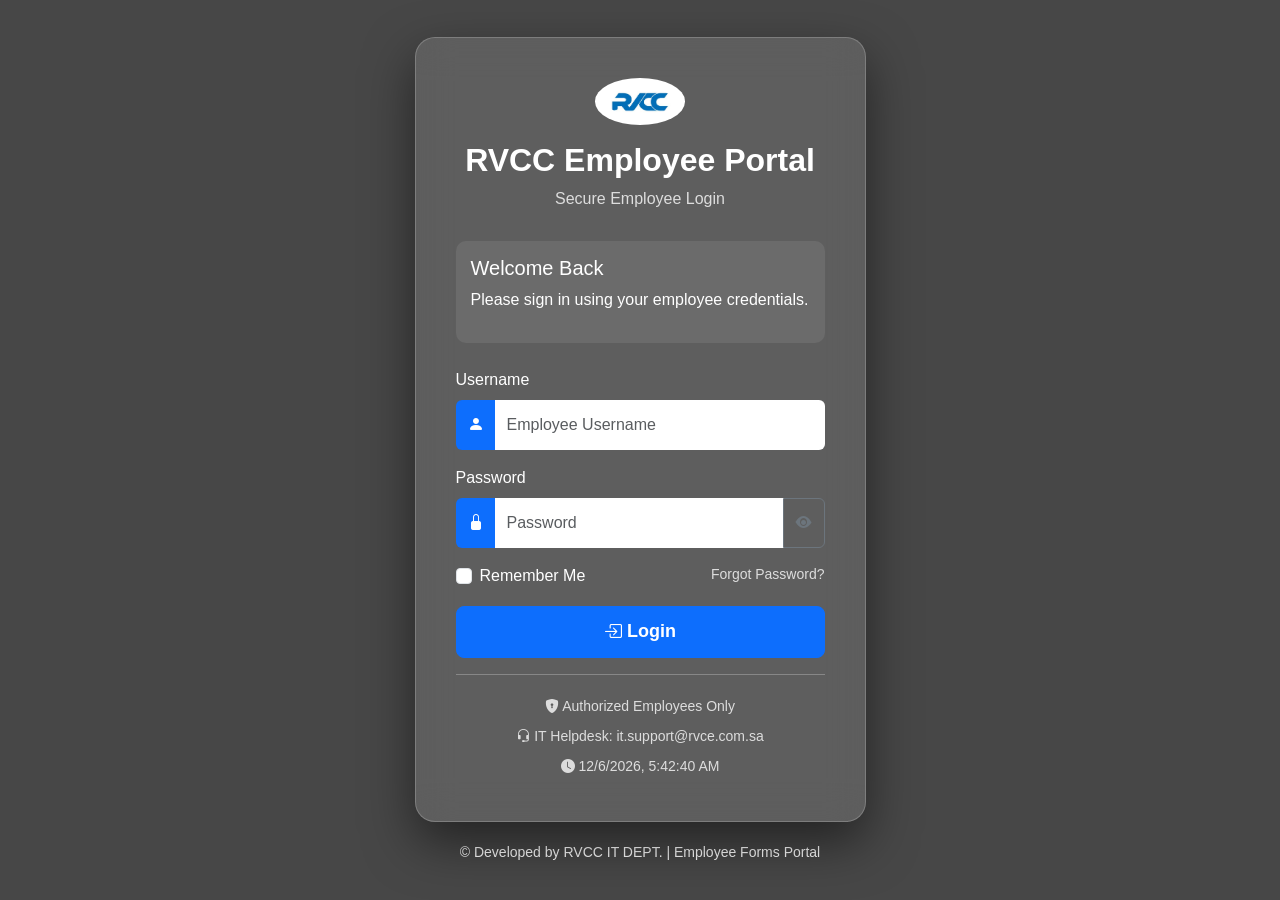
==== index.html @ 4f093b4f "updated code and contacts" ====
﻿<!DOCTYPE html>
<html lang="en">

<head>
    <meta charset="UTF-8">
    <meta name="viewport" content="width=device-width, initial-scale=1.0">

    <title>RVCC Employee Portal</title>

    <!-- Bootstrap -->
    <link href="https://cdn.jsdelivr.net/npm/bootstrap@5.3.7/dist/css/bootstrap.min.css" rel="stylesheet">

    <!-- Bootstrap Icons -->
    <link rel="stylesheet"
        href="https://cdn.jsdelivr.net/npm/bootstrap-icons@1.11.3/font/bootstrap-icons.min.css">

    <!-- Google Fonts -->
    <link
        href="https://fonts.googleapis.com/css2?family=Poppins:wght@300;400;500;600;700&display=swap"
        rel="stylesheet">

    <!-- CSS -->
    <link rel="stylesheet" href="css/style.css">
    <link rel="stylesheet" href="css/responsive.css">
    <link rel="stylesheet" href="css/darkmode.css">
    <link rel="stylesheet" href="css/animations.css">

</head>

<body>

<!-- ================= NAVBAR ================= -->

<nav class="navbar navbar-expand-lg navbar-dark bg-dark shadow-sm fixed-top">

<div class="container">

    <!-- Logo -->

    <a class="navbar-brand fw-bold d-flex align-items-center" href="index.html">

        <img src="images/logo.png"
             width="40"
             class="me-2 rounded-circle bg-white p-1">

        RVCC Portal

    </a>

    <!-- Mobile Menu -->

    <button class="navbar-toggler"
            type="button"
            data-bs-toggle="collapse"
            data-bs-target="#navbar">

        <span class="navbar-toggler-icon"></span>

    </button>

    <div class="collapse navbar-collapse" id="navbar">

        <!-- Left Navigation -->

        <ul class="navbar-nav mx-auto">

            <li class="nav-item">
                <a class="nav-link" href="index.html" active>
                    <i class="bi bi-house-door"></i> Home
                </a>
            </li>

            <li class="nav-item">
                <a class="nav-link" href="hr.html">
                    HR
                </a>
            </li>

            <li class="nav-item">
                <a class="nav-link" href="it.html">
                    IT
                </a>
            </li>

            <li class="nav-item">
                <a class="nav-link" href="finance.html">
                    Finance
                </a>
            </li>

            <li class="nav-item">
                <a class="nav-link" href="procurement.html">
                    Procurement
                </a>
            </li>

            <li class="nav-item">
                <a class="nav-link" href="admin.html">
                    Admin
                </a>
            </li>

            <li class="nav-item">

                <a class="nav-link"
                   href="qhse.html">

                    QHSE

                </a>

            </li>

            <li class="nav-item">

                <a class="nav-link"
                   href="policies.html">

                    Policies

                </a>

            </li>

            <li class="nav-item">

                <a class="nav-link"
                   href="contact.html">

                    Contact

                </a>

            </li>

        </ul>

        <!-- Right Side -->

        <div class="d-flex align-items-center">

            <!-- Dark Mode -->

            <button id="darkMode"

                    class="btn btn-outline-light btn-sm me-2">

                <i class="bi bi-moon-stars-fill"></i>

            </button>

            <!-- User -->

            <span

                id="userLabel"

                class="badge bg-primary fs-6 me-2 px-3 py-2">

            </span>

            <!-- Logout -->

            <button

                id="logoutBtn"

                class="btn btn-danger btn-sm">

                <i class="bi bi-box-arrow-right"></i>

                Logout

            </button>

        </div>

    </div>

</div>

</nav>

<!-- ===========================
          HERO
============================ -->

<section class="hero">

<div class="container">

<div class="row align-items-center">

<div class="col-lg-6">

<span class="badge bg-primary mb-3">

Internal Employee Portal

</span>

<h1>

RVCC Documents &
Employee Forms

</h1>

<p>

Access HR forms, IT requests,
Finance documents,
Policies,
RVCC announcements
and useful links.

</p>

<a href="#forms"
class="btn btn-primary btn-lg me-2">

Browse Forms

</a>

<a href="policies.html"
class="btn btn-outline-light btn-lg">

Policies

</a>

</div>

<div class="col-lg-6 text-center">

<img
src="images/banner.jpg"
class="img-fluid hero-img">

</div>

</div>

</div>

</section>

<!-- ==========================================
            SEARCH SECTION
=========================================== -->

<section class="search-area">

    <div class="container">

        <div class="row justify-content-center">

            <div class="col-lg-8">

                <div class="search-box">

                    <i class="bi bi-search"></i>

                    <input
                        type="text"
                        id="formSearch"
                        class="form-control"
                        placeholder="Search RVCC Forms...">

                </div>

            </div>

        </div>

    </div>

</section>

<!-- ==========================================
            RECENT VISITS
=========================================== -->

<section class="recent-visits-bar" id="recentVisitsSection">

    <div class="container">

        <p class="recent-visits-label">
            <i class="bi bi-clock-history"></i>
            Recent Visits
        </p>

        <div id="recentVisits"></div>

    </div>

</section>

<!-- ===========================
      STATISTICS
============================ -->

<section class="stats">

<div class="container">

<div class="row">

<div class="col-md-3">

<div class="stat-card">

<i class="bi bi-file-earmark-text"></i>

<h2 class="counter">

80

</h2>

<p>

RVCC Forms

</p>

</div>

</div>

<div class="col-md-3">

<div class="stat-card">

<i class="bi bi-building"></i>

<h2 class="counter">

8

</h2>

<p>

Departments

</p>

</div>

</div>

<div class="col-md-3">

<div class="stat-card">

<i class="bi bi-journal-text"></i>

<h2 class="counter">

9

</h2>

<p>

Policies

</p>

</div>

</div>

<div class="col-md-3">

<div class="stat-card">

<i class="bi bi-clock-history"></i>

<h2>

24/7

</h2>

<p>

Portal Access

</p>

</div>

</div>

</div>

</div>

</section>

<!-- ===========================
      QUICK ACCESS
============================ -->

<section class="container py-5">

<h2 class="section-title">

Quick Access

</h2>

<div class="row g-4">

<div class="col-lg-3 col-md-6">

<div class="portal-card">

<i class="bi bi-person-badge-fill"></i>

<h4>HR Forms</h4>

<a href="hr.html"
class="btn btn-primary">

Open

</a>

</div>

</div>

<div class="col-lg-3 col-md-6">

<div class="portal-card">

<i class="bi bi-pc-display"></i>

<h4>IT Forms</h4>

<a href="it.html"
class="btn btn-primary">

Open

</a>

</div>

</div>

<div class="col-lg-3 col-md-6">

<div class="portal-card">

<i class="bi bi-cash-stack"></i>

<h4>Finance</h4>

<a href="finance.html"
class="btn btn-primary">

Open

</a>

</div>

</div>

<div class="col-lg-3 col-md-6">

<div class="portal-card">

<i class="bi bi-truck"></i>

<h4>Procurement</h4>

<a href="procurement.html"
class="btn btn-primary">

Open

</a>

</div>

</div>

</div>

</section>
<!-- ==========================================
        LATEST ANNOUNCEMENTS
=========================================== -->

<section class="container py-5">

    <div class="row">

        <div class="col-lg-8">

            <h2 class="section-title">
                <i class="bi bi-megaphone-fill"></i>
                Latest Announcements
            </h2>

            <div class="announcement-card">

                <div class="announcement-date">
                    05 Aug 2026
                </div>

                <div>

                    <h5>New Leave Policy Released</h5>

                    <p>
                        HR has updated the Leave Policy.
                        Please review the latest version before submitting leave requests.
                    </p>

                </div>

            </div>

            <div class="announcement-card">

                <div class="announcement-date">
                    23 Sept 2026
                </div>

                <div>

                    <h5>Holiday Notice</h5>

                    <p>
                        Saudi National Day.
                    </p>

                </div>

            </div>

            <div class="announcement-card">

                <div class="announcement-date">
                    27 Aug 2026
                </div>

                <div>

                    <h5>IT Maintenance</h5>

                    <p>
                        Planned server maintenance on Thursday from 5.30 PM to 7.30 PM. Dont forget to save your work and keep your system active.
                    </p>

                </div>

            </div>

        </div>

        <!-- Right Sidebar -->

        <div class="col-lg-4">

            <div class="portal-card text-center">

                <img src="favicon.ico"
                    class="img-fluid rounded mb-3">

                <h4>RVCC</h4>

                <p>

                    Internal Employee Self Service Portal

                </p>

                <button class="btn btn-primary w-100">

                    Learn More

                </button>

            </div>

        </div>

    </div>

</section>

<!-- ==========================================
            POPULAR FORMS
=========================================== -->

<section class="container py-5" id="forms">

    <h2 class="section-title">

        Popular Forms

    </h2>

    <div class="row g-4">

        <!-- Leave -->

        <div class="col-lg-4 col-md-6">

            <div class="form-card">

                <i class="bi bi-file-earmark-pdf-fill text-danger form-icon"></i>

                <h5>Leave Application</h5>

                <p>Human Resources</p>

                <a href="https://rvceksa-my.sharepoint.com/:b:/g/personal/dhanush_rvcc_com_sa/IQBT0WVympovQ5kInS9eg8kqAYgl1uXXtw35O8Sy-vDn8bg?e=c1A32u"
                    target="_blank"
                    class="btn btn-primary w-100">

                    Download

                </a>

            </div>

        </div>

        <!-- Salary -->

        <div class="col-lg-4 col-md-6">

            <div class="form-card">

                <i class="bi bi-file-earmark-word-fill text-primary form-icon"></i>

                <h5>Salary Certificate</h5>

                <p>Finance Department</p>

                <a href="https://rvceksa-my.sharepoint.com/:b:/g/personal/dhanush_rvcc_com_sa/IQBT0WVympovQ5kInS9eg8kqAYgl1uXXtw35O8Sy-vDn8bg?e=c1A32u"
                    target="_blank"
                    class="btn btn-primary w-100">

                    Download

                </a>

            </div>

        </div>

        <!-- Asset -->

        <div class="col-lg-4 col-md-6">

            <div class="form-card">

                <i class="bi bi-laptop form-icon"></i>

                <h5>IT Asset Request</h5>

                <p>IT Department</p>

                <a href="https://rvceksa-my.sharepoint.com/:b:/g/personal/dhanush_rvcc_com_sa/IQBT0WVympovQ5kInS9eg8kqAYgl1uXXtw35O8Sy-vDn8bg?e=c1A32u"
                    target="_blank"
                    class="btn btn-primary w-100">

                    Download

                </a>

            </div>

        </div>

        <!-- Vehicle -->

        <div class="col-lg-4 col-md-6">

            <div class="form-card">

                <i class="bi bi-truck form-icon"></i>

                <h5>Vehicle Request</h5>

                <p>Administration</p>

                <a href="https://rvceksa-my.sharepoint.com/:b:/g/personal/dhanush_rvcc_com_sa/IQBT0WVympovQ5kInS9eg8kqAYgl1uXXtw35O8Sy-vDn8bg?e=c1A32u"
                    target="_blank"
                    class="btn btn-primary w-100">

                    Download

                </a>

            </div>

        </div>

        <!-- Expense -->

        <div class="col-lg-4 col-md-6">

            <div class="form-card">

                <i class="bi bi-cash-stack form-icon"></i>

                <h5>Expense Claim</h5>

                <p>Finance</p>

                <a href="https://rvceksa-my.sharepoint.com/:b:/g/personal/dhanush_rvcc_com_sa/IQBT0WVympovQ5kInS9eg8kqAYgl1uXXtw35O8Sy-vDn8bg?e=c1A32u"
                    target="_blank"
                    class="btn btn-primary w-100">

                    Download

                </a>

            </div>

        </div>

        <!-- Medical -->

        <div class="col-lg-4 col-md-6">

            <div class="form-card">

                <i class="bi bi-heart-pulse-fill form-icon"></i>

                <h5>Medical Claim</h5>

                <p>Human Resources</p>

                <a href="https://rvceksa-my.sharepoint.com/:b:/g/personal/dhanush_rvcc_com_sa/IQBT0WVympovQ5kInS9eg8kqAYgl1uXXtw35O8Sy-vDn8bg?e=c1A32u"
                    target="_blank"
                    class="btn btn-primary w-100">

                    Download

                </a>

            </div>

        </div>

    </div>

</section>

<!-- ==========================================
            DEPARTMENTS
=========================================== -->

<section class="department-section">

<div class="container">

<h2 class="section-title">

Departments

</h2>

<div class="row g-4">

<div class="col-md-3">

<a href="hr.html" class="department-card">

<i class="bi bi-person-badge-fill"></i>

<h5>Human Resources</h5>

</a>

</div>

<div class="col-md-3">

<a href="it.html" class="department-card">

<i class="bi bi-pc-display"></i>

<h5>Information Technology</h5>

</a>

</div>

<div class="col-md-3">

<a href="finance.html" class="department-card">

<i class="bi bi-cash-stack"></i>

<h5>Finance</h5>

</a>

</div>

<div class="col-md-3">

<a href="procurement.html" class="department-card">

<i class="bi bi-box-seam"></i>

<h5>Procurement</h5>

</a>

</div>

<div class="col-md-3">

<a href="hse.html" class="department-card">

<i class="bi bi-shield-check"></i>

<h5>HSE</h5>

</a>

</div>

<div class="col-md-3">

<a href="admin.html" class="department-card">

<i class="bi bi-building"></i>

<h5>Administration</h5>

</a>

</div>

<div class="col-md-3">

<a href="policies.html" class="department-card">

<i class="bi bi-journal-bookmark-fill"></i>

<h5>Policies</h5>

</a>

</div>

<div class="col-md-3">

<a href="contact.html" class="department-card">

<i class="bi bi-telephone-fill"></i>

<h5>Contact Directory</h5>

</a>

</div>

</div>

</div>

</section>

<!-- ==========================================
            RVCC POLICIES
========================================== -->

<section class="container py-5">

    <div class="d-flex justify-content-between align-items-center mb-4">

        <h2 class="section-title">
            <i class="bi bi-journal-check"></i>
            RVCC Policies
        </h2>

        <a href="policies.html" class="btn btn-outline-primary">
            View All
        </a>

    </div>

    <div class="row g-4">

        <!-- Policy -->

        <div class="col-lg-3 col-md-6">

            <div class="policy-card">

                <i class="bi bi-person-check-fill"></i>

                <h5>Attendance Policy</h5>

                <p>
                    Attendance rules, timings and work schedule.
                </p>

                <a href="https://rvceksa-my.sharepoint.com/:b:/g/personal/dhanush_rvcc_com_sa/IQBT0WVympovQ5kInS9eg8kqAYgl1uXXtw35O8Sy-vDn8bg?e=c1A32u"
                    target="_blank"
                    class="btn btn-primary btn-sm">

                    View Policy

                </a>

            </div>

        </div>

        <!-- Policy -->

        <div class="col-lg-3 col-md-6">

            <div class="policy-card">

                <i class="bi bi-airplane-fill"></i>

                <h5>Travel Policy</h5>

                <p>

                    Business travel rules and reimbursement.

                </p>

                <a href="https://rvceksa-my.sharepoint.com/:b:/g/personal/dhanush_rvcc_com_sa/IQBT0WVympovQ5kInS9eg8kqAYgl1uXXtw35O8Sy-vDn8bg?e=c1A32u"
                    target="_blank"
                    class="btn btn-primary btn-sm">

                    View Policy

                </a>

            </div>

        </div>

        <!-- Policy -->

        <div class="col-lg-3 col-md-6">

            <div class="policy-card">

                <i class="bi bi-shield-check"></i>

                <h5>HSE Policy</h5>

                <p>

                    Health, Safety & Environment guidelines.

                </p>

                <a href="https://rvceksa-my.sharepoint.com/:b:/g/personal/dhanush_rvcc_com_sa/IQBT0WVympovQ5kInS9eg8kqAYgl1uXXtw35O8Sy-vDn8bg?e=c1A32u"
                    target="_blank"
                    class="btn btn-primary btn-sm">

                    View Policy

                </a>

            </div>

        </div>

        <!-- Policy -->

        <div class="col-lg-3 col-md-6">

            <div class="policy-card">

                <i class="bi bi-lock-fill"></i>

                <h5>IT Security</h5>

                <p>

                    Cyber Security & Password Policy.

                </p>

                <a href="https://rvceksa-my.sharepoint.com/:b:/g/personal/dhanush_rvcc_com_sa/IQBT0WVympovQ5kInS9eg8kqAYgl1uXXtw35O8Sy-vDn8bg?e=c1A32u"
                    target="_blank"
                    class="btn btn-primary btn-sm">

                    View Policy

                </a>

            </div>

        </div>

    </div>

</section>

<!-- ==========================================
            USEFUL LINKS
========================================== -->

<section class="useful-links">

<div class="container">

<h2 class="section-title">

Useful Links

</h2>

<div class="row g-4">

<div class="col-lg-2 col-md-4 col-6">

<a href="https://outlook.office.com"
target="_blank"
class="link-card">

<i class="bi bi-envelope-fill"></i>

<h6>Outlook</h6>

</a>

</div>

<div class="col-lg-2 col-md-4 col-6">

<a href="https://uk.onxpedeon.com/login"
target="_blank"
class="link-card">

<i class="bi bi-laptop-fill"></i>

<h6>ERP-Xpedeon</h6>

</a>

</div>

<div class="col-lg-2 col-md-4 col-6">

<a href="https://onedrive.live.com"
target="_blank"
class="link-card">

<i class="bi bi-cloud-fill"></i>

<h6>OneDrive</h6>

</a>

</div>

<div class="col-lg-2 col-md-4 col-6">

<a href="https://rvceksa.sharepoint.com/sites/DCS"
target="_blank"
class="link-card">

<i class="bi bi-diagram-3-fill"></i>

<h6>Document Portal</h6>

</a>

</div>


<div class="col-lg-2 col-md-4 col-6">

<a href="https://teams.microsoft.com"
target="_blank"
class="link-card">

<i class="bi bi-people-fill"></i>

<h6>Teams</h6>

</a>

</div>

<div class="col-lg-2 col-md-4 col-6">

<a href="contact.html"
class="link-card">

<i class="bi bi-life-preserver"></i>

<h6>Helpdesk</h6>

</a>

</div>

</div>

</div>

</section>

<!-- ==========================================
        CONTACT DIRECTORY
========================================== -->

<section class="container py-5">

<h2 class="section-title">

Department Contacts

</h2>

<div class="row g-4">

<div class="col-lg-3">

<div class="contact-card">

<i class="bi bi-person-workspace"></i>

<h5>Human Resources</h5>

<p>

Email:

hr@rvce.com.sa

</p>

<p>

Ext : 1008

</p>

</div>

</div>

<div class="col-lg-3">

<div class="contact-card">

<i class="bi bi-pc-display"></i>

<h5>IT Helpdesk</h5>

<p>

Email:

it.support@rvcc.com.sa

</p>

<p>

Ext : 1029

</p>

</div>

</div>

<div class="col-lg-3">

<div class="contact-card">

<i class="bi bi-cash-stack"></i>

<h5>Finance</h5>

<p>

Email:

finance@RVCC.com

</p>

<p>

Ext : 1007

</p>

</div>

</div>

<div class="col-lg-3">

<div class="contact-card">

<i class="bi bi-building"></i>

<h5>Administration</h5>

<p>

Email:

rvce@rvce.com.sa

</p>

<p>

Ext : 1009

</p>

</div>

</div>

</div>

</section>
<!-- ==========================================
        NEWSLETTER / QUICK MESSAGE
========================================== -->

<section class="newsletter py-5">

    <div class="container">

        <div class="row align-items-center">

            <div class="col-lg-8">

                <h2>Stay Updated</h2>

                <p>

                    Check the portal regularly for updated RVCC
                    forms, HR announcements, policies and internal news.

                </p>

            </div>

            <div class="col-lg-4 text-lg-end">

                <a href="contact.html"
                    class="btn btn-light btn-lg">

                    Contact IT Support

                </a>

            </div>

        </div>

    </div>

</section>

<!-- ==========================================
        SCROLL TO TOP
========================================== -->

<button id="scrollTopBtn" class="scroll-top">

    <i class="bi bi-arrow-up"></i>

</button>

<!-- ==========================================
        FOOTER
========================================== -->

<footer class="footer">

    <div class="container">

        <div class="row">

            <!-- RVCC -->

            <div class="col-lg-4">

                <h4>

                    RVCC Employee Portal

                </h4>

                <p>

                    Internal employee portal for accessing forms,
                    RVCC policies,
                    HR documents,
                    IT requests,
                    announcements and useful links.

                </p>

            </div>

            <!-- Quick Links -->

            <div class="col-lg-3">

                <h5>

                    Quick Links

                </h5>

                <ul class="footer-links">

                    <li><a href="index.html">Home</a></li>

                    <li><a href="hr.html">HR Forms</a></li>

                    <li><a href="it.html">IT Forms</a></li>

                    <li><a href="finance.html">Finance</a></li>

                    <li><a href="procurement.html">Procurement</a></li>

                </ul>

            </div>

            <!-- Resources -->

            <div class="col-lg-2">

                <h5>

                    Resources

                </h5>

                <ul class="footer-links">

                    <li>

                        <a href="policies.html">

                            Policies

                        </a>

                    </li>

                    <li>

                        <a href="contact.html">

                            Contact

                        </a>

                    </li>

                    <li>

                        <a href="https://onedrive.live.com" target="_blank">

                            OneDrive

                        </a>

                    </li>

                    <li>

                        <a href="https://forms.cloud.microsoft/r/TFFF91uHb5" target="_blank">

                            Helpdesk

                        </a>

                    </li>

                </ul>

            </div>

            <!-- Social -->

            <div class="col-lg-3">

                <h5>

                    Contact

                </h5>

                <div class="social-icons">

                    <a href="mailto:it.support@rvce.com.sa" title="Email IT Support">

                        <i class="bi bi-envelope-fill"></i>

                    </a>

                    <a href="contact.html" title="Department Phone Directory">

                        <i class="bi bi-telephone-fill"></i>

                    </a>

                    <a href="https://riyadh-villas.com/" title="RVCC Website">

                        <i class="bi bi-globe"></i>

                    </a>

                    <a href="#" onclick="event.preventDefault();" title="Not configured yet" style="opacity:.6;cursor:not-allowed;">

                        <i class="bi bi-linkedin"></i>

                    </a>

                </div>

            </div>

        </div>

        <hr>

        <div class="text-center">

            <p>

                © 2026 RVCC

                |

                Employee Portal 

                |

                Developed by RVCC IT Department

            </p>

        </div>

    </div>

</footer>

<!-- ==========================================
        JAVASCRIPT
========================================== -->

<script src="https://cdn.jsdelivr.net/npm/bootstrap@5.3.7/dist/js/bootstrap.bundle.min.js"></script>
<script src="js/auth.js"></script>
<script src="js/user.js"></script>
<script src="js/script.js"></script>

<script src="js/search.js"></script>

<script src="js/darkmode.js"></script>

<script src="js/counter.js"></script>

<script src="js/scroll.js"></script>

<script src="js/announcements.js"></script>

<script src="js/recentVisits.js"></script>

</body>

</html>
---- css/style.css ----
/* =====================================================
   COMPANY EMPLOYEE PORTAL
   STYLE.CSS
===================================================== */

/* =============================
   Google Font
============================= */

@import url('https://fonts.googleapis.com/css2?family=Poppins:wght@300;400;500;600;700;800&display=swap');

/* =============================
   Root Variables
============================= */

:root{

    --primary:#0d6efd;
    --secondary:#002b5b;
    --accent:#0dcaf0;

    --success:#198754;
    --warning:#ffc107;
    --danger:#dc3545;

    --light:#f4f7fb;
    --white:#ffffff;

    --dark:#1b1b1b;

    --gray:#6c757d;

    --shadow:0 10px 30px rgba(0,0,0,.10);

    --radius:18px;

    --transition:.35s ease;

}

/* =============================
   Reset
============================= */

*{

margin:0;
padding:0;
box-sizing:border-box;

}

html{

scroll-behavior:smooth;

}

body{

font-family:'Poppins',sans-serif;

background:var(--light);

color:#333;

line-height:1.7;

overflow-x:hidden;

}

/* =============================
   Links
============================= */

a{

text-decoration:none;

transition:var(--transition);

}

a:hover{

text-decoration:none;

}

/* =============================
   Images
============================= */

img{

max-width:100%;

display:block;

}

/* =============================
   Section Padding
============================= */

section{

padding:70px 0;

}

/* =============================
   Section Title
============================= */

.section-title{

font-size:34px;

font-weight:700;

color:var(--secondary);

margin-bottom:40px;

position:relative;

}

.section-title::after{

content:"";

position:absolute;

left:0;

bottom:-12px;

width:80px;

height:4px;

background:var(--primary);

border-radius:20px;

}

/* =============================
   Buttons
============================= */

.btn{

border-radius:40px;

padding:12px 28px;

font-weight:600;

transition:.35s;

}

.btn-primary{

background:var(--primary);

border:none;

}

.btn-primary:hover{

transform:translateY(-3px);

box-shadow:0 10px 25px rgba(13,110,253,.30);

}

.btn-outline-light{

border:2px solid white;

}

.btn-outline-light:hover{

background:white;

color:var(--primary);

}

/* =============================
   Navbar
============================= */

.navbar{

background:linear-gradient(135deg,
var(--secondary),
var(--primary));

padding:15px 0;

transition:.4s;

z-index:9999;

}

.navbar-brand{

font-size:24px;

font-weight:700;

color:white;

display:flex;

align-items:center;

}

.navbar-brand img{

margin-right:10px;

}

.navbar-nav .nav-link{

color:white;

font-weight:500;

margin-left:15px;

transition:.3s;

}

.navbar-nav .nav-link:hover{

color:#ffd54f;

}

.navbar .form-control{

border-radius:50px;

padding-left:18px;

}

#darkMode{

border-radius:50%;

width:46px;

height:46px;

}

/* =============================
   Hero Section
============================= */

.hero{

background:linear-gradient(135deg,
#0d6efd,
#002b5b);

min-height:auto;

display:flex;

align-items:center;

color:white;

padding:130px 0 60px;

}

.hero h1{

font-size:55px;

font-weight:800;

margin-bottom:25px;

}

.hero p{

font-size:18px;

opacity:.95;

margin-bottom:30px;

}

.hero-img{

animation:floatImage 4s ease-in-out infinite;

filter:drop-shadow(0 25px 30px rgba(0,0,0,.25));

}

/* =============================
   Statistics
============================= */

.stats{

background:white;

}

.stat-card{

background:white;

padding:40px;

border-radius:20px;

box-shadow:var(--shadow);

text-align:center;

transition:.35s;

height:100%;

}

.stat-card:hover{

transform:translateY(-8px);

}

.stat-card i{

font-size:50px;

color:var(--primary);

margin-bottom:20px;

}

.stat-card h2{

font-size:42px;

font-weight:700;

color:var(--secondary);

}

.stat-card p{

color:gray;

margin-top:10px;

}
/* =====================================================
   QUICK ACCESS CARDS
===================================================== */

.portal-card{

    background:rgba(255,255,255,.85);

    backdrop-filter:blur(10px);

    border-radius:20px;

    padding:35px;

    text-align:center;

    box-shadow:0 12px 30px rgba(0,0,0,.08);

    transition:.4s;

    height:100%;

    border:1px solid rgba(255,255,255,.25);

}

.portal-card:hover{

    transform:translateY(-10px);

    box-shadow:0 25px 40px rgba(13,110,253,.18);

}

.portal-card i{

    font-size:55px;

    color:var(--primary);

    margin-bottom:20px;

}

.portal-card h4{

    font-size:22px;

    font-weight:600;

    color:var(--secondary);

    margin-bottom:18px;

}

/* =====================================================
   ANNOUNCEMENTS
===================================================== */

.announcement-card{

    background:white;

    display:flex;

    gap:20px;

    align-items:flex-start;

    border-left:5px solid var(--primary);

    padding:25px;

    border-radius:15px;

    box-shadow:var(--shadow);

    margin-bottom:25px;

    transition:.35s;

}

.announcement-card:hover{

    transform:translateX(8px);

}

.announcement-date{

    background:var(--primary);

    color:white;

    min-width:95px;

    padding:12px;

    text-align:center;

    border-radius:12px;

    font-size:14px;

    font-weight:600;

}

.announcement-card h5{

    color:var(--secondary);

    margin-bottom:8px;

}

.announcement-card p{

    color:#666;

    margin:0;

}

/* =====================================================
   SEARCH AREA
===================================================== */

.search-area{

    background:linear-gradient(135deg,#eef5ff,#ffffff);

}

.search-box{

    position:relative;

}

.search-box i{

    position:absolute;

    left:20px;

    top:50%;

    transform:translateY(-50%);

    color:var(--gray);

    font-size:18px;

}

.search-box input{

    padding:18px 18px 18px 55px;

    border:none;

    border-radius:50px;

    box-shadow:var(--shadow);

    font-size:17px;

}

.search-box input:focus{

    box-shadow:0 0 0 .25rem rgba(13,110,253,.25);

}

/* =====================================================
   FORM CARDS
===================================================== */

.form-card{

    background:white;

    border-radius:20px;

    padding:30px;

    text-align:center;

    box-shadow:var(--shadow);

    transition:.35s;

    height:100%;

}

.form-card:hover{

    transform:translateY(-10px);

    box-shadow:0 20px 35px rgba(0,0,0,.15);

}

.form-icon{

    font-size:60px;

    margin-bottom:20px;

}

.form-card h5{

    color:var(--secondary);

    font-weight:600;

    margin-bottom:10px;

}

.form-card p{

    color:gray;

    margin-bottom:20px;

}

/* =====================================================
   DEPARTMENTS
===================================================== */

.department-section{

    background:#f8fbff;

}

.department-card{

    display:block;

    background:white;

    border-radius:18px;

    text-align:center;

    padding:35px 20px;

    box-shadow:var(--shadow);

    transition:.35s;

    color:var(--secondary);

}

.department-card:hover{

    background:linear-gradient(135deg,var(--primary),var(--secondary));

    color:white;

    transform:translateY(-10px);

}

.department-card i{

    font-size:55px;

    margin-bottom:15px;

    display:block;

}

.department-card h5{

    font-weight:600;

}

/* =====================================================
   POLICY CARDS
===================================================== */

.policy-card{

    background:white;

    border-radius:20px;

    padding:30px;

    text-align:center;

    box-shadow:var(--shadow);

    transition:.35s;

    height:100%;

}

.policy-card:hover{

    transform:translateY(-8px);

    border-top:5px solid var(--primary);

}

.policy-card i{

    font-size:50px;

    color:var(--primary);

    margin-bottom:18px;

}

.policy-card h5{

    color:var(--secondary);

    margin-bottom:10px;

}

.policy-card p{

    color:#666;

    min-height:55px;

}

/* =====================================================
   USEFUL LINKS
===================================================== */

.useful-links{

    background:linear-gradient(135deg,#0d6efd,#002b5b);

}

.useful-links .section-title{

    color:white;

}

.link-card{

    display:block;

    background:rgba(255,255,255,.15);

    backdrop-filter:blur(8px);

    color:white;

    border-radius:20px;

    text-align:center;

    padding:25px;

    transition:.35s;

}

.link-card:hover{

    background:white;

    color:var(--primary);

    transform:translateY(-8px);

}

.link-card i{

    font-size:42px;

    display:block;

    margin-bottom:12px;

}


.contact-card{

    background:#fff;

    border-radius:20px;

    padding:30px;

    text-align:center;

    box-shadow:0 10px 25px rgba(0,0,0,.08);

    transition:.35s;

    height:100%;

    border-top:5px solid transparent;

}

.contact-card:hover{

    transform:translateY(-10px);

    border-top:5px solid var(--primary);

}

.contact-card i{

    font-size:55px;

    color:var(--primary);

    margin-bottom:20px;

}

.contact-card h5{

    color:var(--secondary);

    font-weight:600;

    margin-bottom:15px;

}

.contact-card p{

    margin-bottom:8px;

    color:#666;

    font-size:15px;

}

/* =====================================================
   NEWSLETTER SECTION
===================================================== */

.newsletter{

    background:linear-gradient(135deg,#0d6efd,#002b5b);

    color:#fff;

}

.newsletter h2{

    font-size:38px;

    font-weight:700;

    margin-bottom:15px;

}

.newsletter p{

    font-size:17px;

    opacity:.9;

}

.newsletter .btn{

    background:#fff;

    color:var(--primary);

    border:none;

    font-weight:600;

}

.newsletter .btn:hover{

    transform:translateY(-4px);

}

/* =====================================================
   FOOTER
===================================================== */

.footer{

    background:#081b33;

    color:#d9e5ff;

    padding:70px 0 20px;

}

.footer h4,
.footer h5{

    color:#fff;

    margin-bottom:20px;

}

.footer p{

    color:#bfc9da;

    line-height:1.8;

}

.footer-links{

    list-style:none;

    padding:0;

    margin:0;

}

.footer-links li{

    margin-bottom:12px;

}

.footer-links a{

    color:#d9e5ff;

    transition:.3s;

}

.footer-links a:hover{

    color:#fff;

    padding-left:8px;

}

.footer hr{

    border-color:rgba(255,255,255,.15);

    margin:35px 0;

}

/* =====================================================
   SOCIAL ICONS
===================================================== */

.social-icons{

    display:flex;

    gap:12px;

    margin-top:20px;

}

.social-icons a{

    width:45px;

    height:45px;

    display:flex;

    align-items:center;

    justify-content:center;

    border-radius:50%;

    background:rgba(255,255,255,.1);

    color:#fff;

    transition:.35s;

}

.social-icons a:hover{

    background:var(--primary);

    transform:translateY(-6px);

}

/* =====================================================
   SCROLL TO TOP
===================================================== */

.scroll-top{

    position:fixed;

    right:30px;

    bottom:30px;

    width:55px;

    height:55px;

    border:none;

    border-radius:50%;

    background:var(--primary);

    color:#fff;

    font-size:22px;

    cursor:pointer;

    display:none;

    align-items:center;

    justify-content:center;

    z-index:999;

    box-shadow:0 8px 20px rgba(13,110,253,.35);

    transition:.35s;

}

.scroll-top i{

    line-height:1;

}

.scroll-top:hover{

    transform:translateY(-6px);

    background:#0056d6;

}

/* =====================================================
   BADGES
===================================================== */

.badge{

    padding:10px 18px;

    border-radius:30px;

    font-weight:500;

    letter-spacing:.5px;

}

/* =====================================================
   GLASS EFFECT
===================================================== */

.glass{

    background:rgba(255,255,255,.18);

    backdrop-filter:blur(12px);

    border:1px solid rgba(255,255,255,.25);

}

/* =====================================================
   SHADOW UTILITIES
===================================================== */

.shadow-soft{

    box-shadow:0 12px 30px rgba(0,0,0,.08);

}

.shadow-medium{

    box-shadow:0 18px 35px rgba(0,0,0,.12);

}

.shadow-large{

    box-shadow:0 25px 50px rgba(0,0,0,.18);

}

/* =====================================================
   SPACING HELPERS
===================================================== */

.mt-80{

    margin-top:80px;

}

.mb-80{

    margin-bottom:80px;

}

.py-80{

    padding:80px 0;

}

/* =====================================================
   CARD HOVER EFFECT
===================================================== */

.portal-card,
.form-card,
.policy-card,
.contact-card{

    overflow:hidden;

    position:relative;

}

.portal-card::before,
.form-card::before,
.policy-card::before,
.contact-card::before{

    content:"";

    position:absolute;

    left:-100%;

    top:0;

    width:100%;

    height:100%;

    background:linear-gradient(
        120deg,
        transparent,
        rgba(255,255,255,.35),
        transparent
    );

    transition:.7s;

}

.portal-card:hover::before,
.form-card:hover::before,
.policy-card:hover::before,
.contact-card:hover::before{

    left:100%;

}

/* =====================================================
   HERO IMAGE ANIMATION
===================================================== */

@keyframes floatImage{

    0%{
        transform:translateY(0px);
    }

    50%{
        transform:translateY(-18px);
    }

    100%{
        transform:translateY(0px);
    }

}

/* =====================================================
   FADE UP ANIMATION
===================================================== */

@keyframes fadeUp{

    from{

        opacity:0;

        transform:translateY(40px);

    }

    to{

        opacity:1;

        transform:translateY(0);

    }

}

.fade-up{

    animation:fadeUp .8s ease;

}

/* =====================================================
   ZOOM IN
===================================================== */

@keyframes zoomIn{

    from{

        transform:scale(.85);

        opacity:0;

    }

    to{

        transform:scale(1);

        opacity:1;

    }

}

.zoom{

    animation:zoomIn .6s ease;

}

/* =====================================================
   SLIDE LEFT
===================================================== */

@keyframes slideLeft{

    from{

        opacity:0;

        transform:translateX(-60px);

    }

    to{

        opacity:1;

        transform:translateX(0);

    }

}

.slide-left{

    animation:slideLeft .7s ease;

}

/* =====================================================
   SLIDE RIGHT
===================================================== */

@keyframes slideRight{

    from{

        opacity:0;

        transform:translateX(60px);

    }

    to{

        opacity:1;

        transform:translateX(0);

    }

}

.slide-right{

    animation:slideRight .7s ease;

}

/* =====================================================
   COUNTER
===================================================== */

.counter{

    font-size:48px;

    font-weight:700;

    color:var(--secondary);

}

/* =====================================================
   TABLE DESIGN
===================================================== */

.table{

    background:#fff;

    border-radius:15px;

    overflow:hidden;

    box-shadow:var(--shadow);

}

.table thead{

    background:var(--primary);

    color:#fff;

}

.table th{

    border:none;

    padding:18px;

}

.table td{

    padding:18px;

    vertical-align:middle;

}

.table tbody tr:hover{

    background:#f5f9ff;

}

/* =====================================================
   DOCUMENT LIST
===================================================== */

.document-item{

    display:flex;

    justify-content:space-between;

    align-items:center;

    background:#fff;

    padding:18px 20px;

    border-radius:15px;

    margin-bottom:15px;

    box-shadow:0 6px 15px rgba(0,0,0,.06);

    transition:.3s;

}

.document-item:hover{

    transform:translateX(8px);

    border-left:5px solid var(--primary);

}

.document-item h6{

    margin:0;

    font-weight:600;

    color:var(--secondary);

}

.document-item p{

    margin:0;

    color:#666;

    font-size:14px;

}

/* =====================================================
   DOWNLOAD BUTTON
===================================================== */

.download-btn{

    background:var(--primary);

    color:#fff;

    border:none;

    padding:8px 18px;

    border-radius:30px;

    transition:.3s;

}

.download-btn:hover{

    background:var(--secondary);

    transform:translateY(-2px);

}

/* =====================================================
   DEPARTMENT HEADER
===================================================== */

.department-header{

    background:linear-gradient(
        135deg,
        var(--primary),
        var(--secondary)
    );

    color:#fff;

    padding:120px 0 70px;

    text-align:center;

}

.department-header h1{

    font-size:50px;

    font-weight:700;

}

.department-header p{

    font-size:18px;

    opacity:.9;

}

/* =====================================================
   BREADCRUMB
===================================================== */

.breadcrumb{

    background:transparent;

    margin-bottom:0;

}

.breadcrumb-item a{

    color:#fff;

}

.breadcrumb-item.active{

    color:#ddd;

}

/* =====================================================
   CATEGORY CARD
===================================================== */

.category-card{

    background:#fff;

    border-radius:18px;

    text-align:center;

    padding:30px;

    box-shadow:var(--shadow);

    transition:.35s;

}

.category-card:hover{

    transform:translateY(-8px);

}

.category-card i{

    font-size:45px;

    color:var(--primary);

    margin-bottom:15px;

}

.category-card h5{

    color:var(--secondary);

}

/* =====================================================
   ALERT BOX
===================================================== */

.alert-custom{

    border-left:5px solid var(--warning);

    background:#fff8e1;

    padding:18px;

    border-radius:12px;

    color:#5f4b00;

}

/* =====================================================
   LOADING SPINNER
===================================================== */

.loader{

    width:60px;

    height:60px;

    border:6px solid #eee;

    border-top:6px solid var(--primary);

    border-radius:50%;

    animation:spin 1s linear infinite;

    margin:auto;

}

@keyframes spin{

    100%{

        transform:rotate(360deg);

    }

}

/* =====================================================
   ICON COLORS
===================================================== */

.text-hr{

    color:#198754;

}

.text-it{

    color:#0d6efd;

}

.text-finance{

    color:#ffc107;

}

.text-hse{

    color:#dc3545;

}

.text-admin{

    color:#6f42c1;

}

.text-procurement{

    color:#fd7e14;

}

.text-qhse{

    color:#20c997;

}

/* =====================================================
   DASHBOARD WIDGETS
===================================================== */

.dashboard-widget{
    background:#fff;
    border-radius:20px;
    padding:25px;
    box-shadow:var(--shadow);
    transition:.35s;
    height:100%;
}

.dashboard-widget:hover{
    transform:translateY(-8px);
}

.dashboard-widget h4{
    color:var(--secondary);
    margin-bottom:15px;
}

.dashboard-widget p{
    color:#666;
}

/* =====================================================
   INFO BOX
===================================================== */

.info-box{
    display:flex;
    align-items:center;
    gap:18px;
    background:#fff;
    padding:20px;
    border-radius:18px;
    box-shadow:var(--shadow);
    margin-bottom:20px;
}

.info-box i{
    width:65px;
    height:65px;
    display:flex;
    align-items:center;
    justify-content:center;
    background:var(--primary);
    color:#fff;
    font-size:28px;
    border-radius:15px;
}

.info-box h5{
    margin:0;
    color:var(--secondary);
}

.info-box span{
    color:#777;
    font-size:14px;
}

/* =====================================================
   FILE BADGES
===================================================== */

.file-badge{
    display:inline-block;
    padding:6px 14px;
    border-radius:25px;
    color:#fff;
    font-size:13px;
    font-weight:600;
}

.pdf{
    background:#dc3545;
}

.word{
    background:#0d6efd;
}

.excel{
    background:#198754;
}

.zip{
    background:#6f42c1;
}

/* =====================================================
   NOTIFICATION BADGE
===================================================== */

.notify-badge{
    background:red;
    color:#fff;
    font-size:12px;
    border-radius:50%;
    width:22px;
    height:22px;
    display:flex;
    align-items:center;
    justify-content:center;
}

/* =====================================================
   SEARCH RESULT
===================================================== */

.search-result{
    background:#fff;
    border-radius:15px;
    padding:18px;
    margin-bottom:15px;
    box-shadow:0 8px 20px rgba(0,0,0,.08);
    transition:.3s;
}

.search-result:hover{
    transform:translateX(5px);
}

.search-result h6{
    color:var(--secondary);
}

.search-result small{
    color:#888;
}

/* =====================================================
   TIMELINE
===================================================== */

.timeline{
    position:relative;
    padding-left:35px;
}

.timeline::before{
    content:"";
    position:absolute;
    left:10px;
    top:0;
    bottom:0;
    width:3px;
    background:var(--primary);
}

.timeline-item{
    position:relative;
    margin-bottom:30px;
}

.timeline-item::before{
    content:"";
    position:absolute;
    left:-30px;
    top:5px;
    width:18px;
    height:18px;
    background:var(--primary);
    border-radius:50%;
}

.timeline-item h6{
    color:var(--secondary);
    margin-bottom:5px;
}

.timeline-item p{
    color:#666;
    margin:0;
}

/* =====================================================
   CUSTOM SCROLLBAR
===================================================== */

::-webkit-scrollbar{
    width:10px;
}

::-webkit-scrollbar-track{
    background:#f1f1f1;
}

::-webkit-scrollbar-thumb{
    background:var(--primary);
    border-radius:30px;
}

::-webkit-scrollbar-thumb:hover{
    background:var(--secondary);
}

/* =====================================================
   PRINT STYLE
===================================================== */

@media print{

    .navbar,
    .footer,
    .scroll-top,
    .btn{
        display:none;
    }

    body{
        background:white;
    }

}

/* =====================================================
   UTILITIES
===================================================== */

.rounded-xl{
    border-radius:25px;
}

.text-primary-dark{
    color:var(--secondary);
}

.bg-gradient-blue{
    background:linear-gradient(
        135deg,
        var(--primary),
        var(--secondary)
    );
}

.bg-light-blue{
    background:#eef5ff;
}

.text-small{
    font-size:14px;
}

.text-large{
    font-size:20px;
}

.border-primary{
    border:2px solid var(--primary);
}

.border-radius{
    border-radius:20px;
}

.cursor-pointer{
    cursor:pointer;
}



/* NAVBAR */

.navbar{

padding:12px 0;

transition:.3s;

}

.navbar-brand{

font-size:22px;

}

.navbar-brand img{

height:42px;

}

.navbar-nav .nav-link{

font-weight:500;

margin:0 6px;

transition:.3s;

}

.navbar-nav .nav-link:hover{

color:#0dcaf0;

}

.navbar-nav .nav-link.active{

color:#0dcaf0 !important;

font-weight:600;

}

#userLabel{

min-width:120px;

text-align:center;

}

#logoutBtn{

padding:8px 18px;

}

#darkMode{

width:44px;

height:44px;

border-radius:50%;

display:flex;

align-items:center;

justify-content:center;

padding:0;

background:rgba(0,0,0,.25);

}

#darkMode:hover{

background:rgba(0,0,0,.4);

}

#darkMode i{

font-size:20px;

line-height:1;

}

/* =====================================================
   RECENT VISITS
===================================================== */

.recent-visits-bar{

    background:var(--white);

    border-bottom:1px solid #e5e7eb;

    padding:16px 0;

}

.recent-visits-bar .container{

    display:flex;

    flex-wrap:wrap;

    align-items:center;

    gap:12px;

}

.recent-visits-label{

    display:flex;

    align-items:center;

    gap:8px;

    font-weight:600;

    color:var(--secondary);

    white-space:nowrap;

    margin:0;

}

#recentVisits{

    display:flex;

    flex-wrap:wrap;

    gap:10px;

}

.recent-visit-chip{

    display:inline-flex;

    align-items:center;

    gap:6px;

    background:var(--light);

    color:var(--secondary);

    padding:8px 16px;

    border-radius:30px;

    font-size:14px;

    font-weight:500;

    transition:.3s;

}

.recent-visit-chip:hover{

    background:var(--primary);

    color:#fff;

    transform:translateY(-3px);

}

/* =====================================================
   END OF STYLE.CSS
===================================================== */
---- css/responsive.css ----
/* ============================================
   RESPONSIVE.CSS
============================================ */

/* Large Devices */

@media (max-width:1200px){

.hero h1{

font-size:48px;

}

.hero p{

font-size:17px;

}

.section-title{

font-size:32px;

}

}

/* Tablets */

@media (max-width:992px){

.navbar{

padding:12px 0;

}

.navbar-nav{

margin-top:20px;

text-align:center;

}

.navbar-nav .nav-link{

margin:8px 0;

}

.hero{

text-align:center;

padding-top:130px;

min-height:auto;

}

.hero h1{

font-size:40px;

}

.hero p{

font-size:16px;

}

.hero-img{

margin-top:40px;

max-width:400px;

margin-left:auto;

margin-right:auto;

}

.section-title{

text-align:center;

}

.section-title::after{

left:50%;

transform:translateX(-50%);

}

.portal-card,

.form-card,

.policy-card,

.contact-card,

.stat-card{

margin-bottom:20px;

}

.newsletter{

text-align:center;

}

.newsletter .btn{

margin-top:20px;

}

.footer{

text-align:center;

}

.social-icons{

justify-content:center;

margin-top:20px;

}

}

/* Mobile */

@media (max-width:768px){

.hero{

padding-top:120px;

}

.hero h1{

font-size:34px;

line-height:1.3;

}

.hero p{

font-size:15px;

}

.hero .btn{

width:100%;

margin-bottom:15px;

}

.stat-card{

padding:25px;

}

.stat-card h2{

font-size:34px;

}

.portal-card{

padding:25px;

}

.portal-card i{

font-size:42px;

}

.form-card{

padding:25px;

}

.policy-card{

padding:25px;

}

.department-card{

padding:25px;

}

.contact-card{

padding:25px;

}

.search-box input{

font-size:15px;

padding:14px 18px 14px 50px;

}

.announcement-card{

flex-direction:column;

text-align:center;

}

.announcement-date{

width:100%;

}

.footer{

padding:50px 0 20px;

}

}

/* Small Mobile */

@media (max-width:576px){

.hero h1{

font-size:28px;

}

.section-title{

font-size:26px;

}

.navbar-brand{

font-size:20px;

}

.btn{

padding:10px 20px;

font-size:14px;

}

.form-control{

font-size:14px;

}

.stat-card i{

font-size:40px;

}

.form-icon{

font-size:50px;

}

.department-card i{

font-size:45px;

}

.contact-card i{

font-size:45px;

}

.scroll-top{

width:45px;

height:45px;

font-size:18px;

right:15px;

bottom:15px;

}

}

/* Landscape Mobile */

@media (max-width:768px) and (orientation:landscape){

.hero{

padding-top:100px;

}

.hero-img{

max-width:250px;

}

}
---- css/darkmode.css ----
/* ==========================================
   DARK MODE
========================================== */

body.dark-mode{

    background:#121212;
    color:#e8e8e8;
}

/* Navbar */

body.dark-mode .navbar{

    background:linear-gradient(135deg,#111827,#1f2937);

}

/* Hero */

body.dark-mode .hero{

    background:linear-gradient(135deg,#111827,#1e3a8a);

}

/* Cards */

body.dark-mode .portal-card,
body.dark-mode .form-card,
body.dark-mode .policy-card,
body.dark-mode .contact-card,
body.dark-mode .stat-card,
body.dark-mode .announcement-card,
body.dark-mode .dashboard-widget,
body.dark-mode .category-card,
body.dark-mode .document-item,
body.dark-mode .department-card{

    background:#1f2937;
    color:#f5f5f5;
    border:1px solid #374151;

}

body.dark-mode .department-card h5,
body.dark-mode .department-card i{

    color:#f5f5f5;

}

body.dark-mode .department-card:hover{

    background:linear-gradient(135deg,var(--primary),var(--secondary));

}

body.dark-mode .department-card:hover,
body.dark-mode .department-card:hover h5,
body.dark-mode .department-card:hover i{

    color:#ffffff;

}

/* Text */

body.dark-mode h1,
body.dark-mode h2,
body.dark-mode h3,
body.dark-mode h4,
body.dark-mode h5,
body.dark-mode h6{

    color:#ffffff;

}

body.dark-mode p{

    color:#d1d5db;

}

body.dark-mode .section-title{

    color:#ffffff;

}

/* Search */

body.dark-mode .search-area{

    background:#111827;

}

body.dark-mode .search-box input{

    background:#374151;
    color:#ffffff;
    border:1px solid #4b5563;

}

body.dark-mode .search-box input::placeholder{

    color:#cbd5e1;

}

/* Table */

body.dark-mode .table{

    background:#1f2937;
    color:white;

}

body.dark-mode .table td{

    border-color:#374151;

}

body.dark-mode .table tbody tr:hover{

    background:#2d3748;

}

/* Department Section */

body.dark-mode .department-section{

    background:#111827;

}

/* Useful Links */

body.dark-mode .link-card{

    background:#1f2937;
    color:white;

}

body.dark-mode .link-card:hover{

    background:#2563eb;

}

/* Newsletter */

body.dark-mode .newsletter{

    background:linear-gradient(135deg,#111827,#1e293b);

}

/* Footer */

body.dark-mode .footer{

    background:#0b1120;

}

/* Forms */

body.dark-mode input,
body.dark-mode textarea,
body.dark-mode select{

    background:#374151;
    color:white;
    border:1px solid #4b5563;

}

body.dark-mode input::placeholder,
body.dark-mode textarea::placeholder{

    color:#cbd5e1;

}

/* Buttons */

body.dark-mode .btn-primary{

    background:#2563eb;

}

body.dark-mode .btn-outline-primary{

    color:#60a5fa;
    border-color:#60a5fa;

}

body.dark-mode .btn-outline-primary:hover{

    background:#2563eb;
    color:white;

}

/* Scroll Button */

body.dark-mode .scroll-top{

    background:#2563eb;

}

/* Dark Mode Toggle Button */

body.dark-mode #darkMode{

    background:rgba(255,255,255,.15);

}

body.dark-mode #darkMode:hover{

    background:rgba(255,255,255,.3);

}

/* Recent Visits */

body.dark-mode .recent-visits-bar{

    background:#111827;
    border-bottom:1px solid #374151;

}

body.dark-mode .recent-visits-label{

    color:#ffffff;

}

body.dark-mode .recent-visit-chip{

    background:#1f2937;
    color:#e8e8e8;

}

body.dark-mode .recent-visit-chip:hover{

    background:#2563eb;
    color:#ffffff;

}

/* Footer Links */

body.dark-mode .footer-links a{

    color:#cbd5e1;

}

body.dark-mode .footer-links a:hover{

    color:#ffffff;

}

/* Smooth Transition */

body,
.navbar,
.portal-card,
.form-card,
.policy-card,
.contact-card,
.footer,
.hero,
.department-section{

    transition:all .4s ease;

}
---- css/animations.css ----
/* ==========================================
   ANIMATIONS.CSS
========================================== */

/* Fade In */

@keyframes fadeIn {

    from {
        opacity: 0;
    }

    to {
        opacity: 1;
    }

}

.fade-in {
    animation: fadeIn 0.8s ease-in-out;
}

/* Fade Up */

@keyframes fadeUp {

    from {

        opacity: 0;

        transform: translateY(40px);

    }

    to {

        opacity: 1;

        transform: translateY(0);

    }

}

.fade-up {

    animation: fadeUp .8s ease forwards;

}

/* Slide Left */

@keyframes slideLeft {

    from {

        transform: translateX(-60px);

        opacity: 0;

    }

    to {

        transform: translateX(0);

        opacity: 1;

    }

}

.slide-left {

    animation: slideLeft .8s ease;

}

/* Slide Right */

@keyframes slideRight {

    from {

        transform: translateX(60px);

        opacity: 0;

    }

    to {

        transform: translateX(0);

        opacity: 1;

    }

}

.slide-right {

    animation: slideRight .8s ease;

}

/* Zoom */

@keyframes zoom {

    from {

        transform: scale(.8);

        opacity: 0;

    }

    to {

        transform: scale(1);

        opacity: 1;

    }

}

.zoom {

    animation: zoom .6s ease;

}

/* Floating */

@keyframes floating {

    0% {

        transform: translateY(0);

    }

    50% {

        transform: translateY(-10px);

    }

    100% {

        transform: translateY(0);

    }

}

.float {

    animation: floating 3s ease-in-out infinite;

}

/* Rotate */

@keyframes rotateIcon {

    from {

        transform: rotate(0deg);

    }

    to {

        transform: rotate(360deg);

    }

}

.rotate:hover {

    animation: rotateIcon .8s linear;

}

/* Pulse */

@keyframes pulse {

    0% {

        transform: scale(1);

    }

    50% {

        transform: scale(1.08);

    }

    100% {

        transform: scale(1);

    }

}

.pulse:hover {

    animation: pulse .6s;

}

/* Bounce */

@keyframes bounce {

    0%,100% {

        transform: translateY(0);

    }

    50% {

        transform: translateY(-12px);

    }

}

.bounce:hover {

    animation: bounce .6s;

}

/* Card Hover */

.portal-card,
.form-card,
.policy-card,
.contact-card,
.department-card{

    transition:all .35s ease;

}

.portal-card:hover,
.form-card:hover,
.policy-card:hover,
.contact-card:hover,
.department-card:hover{

    transform:translateY(-10px);

}

/* Button Hover */

.btn{

    transition:.3s;

}

.btn:hover{

    transform:translateY(-3px);

}

/* Icon Hover */

i{

    transition:.3s;

}

.portal-card:hover i,
.department-card:hover i,
.contact-card:hover i{

    transform:scale(1.15);

}

/* Hero Image */

.hero-img{

    animation:floating 5s ease-in-out infinite;

}

/* Scroll Reveal */

.reveal{

    opacity:0;

    transform:translateY(60px);

    transition:1s;

}

.reveal.active{

    opacity:1;

    transform:translateY(0);

}

/* Loader */

.loader{

    width:60px;

    height:60px;

    border:6px solid #ddd;

    border-top:6px solid #0d6efd;

    border-radius:50%;

    animation:spin 1s linear infinite;

}

@keyframes spin{

    100%{

        transform:rotate(360deg);

    }

}

/* Ripple Button */

.btn-ripple{

    position:relative;

    overflow:hidden;

}

.btn-ripple::after{

    content:"";

    position:absolute;

    width:0;

    height:0;

    background:rgba(255,255,255,.4);

    border-radius:50%;

    left:50%;

    top:50%;

    transform:translate(-50%,-50%);

    transition:.6s;

}

.btn-ripple:hover::after{

    width:300px;

    height:300px;

}

/* Smooth Page */

body{

    animation:fadeIn .6s;

}
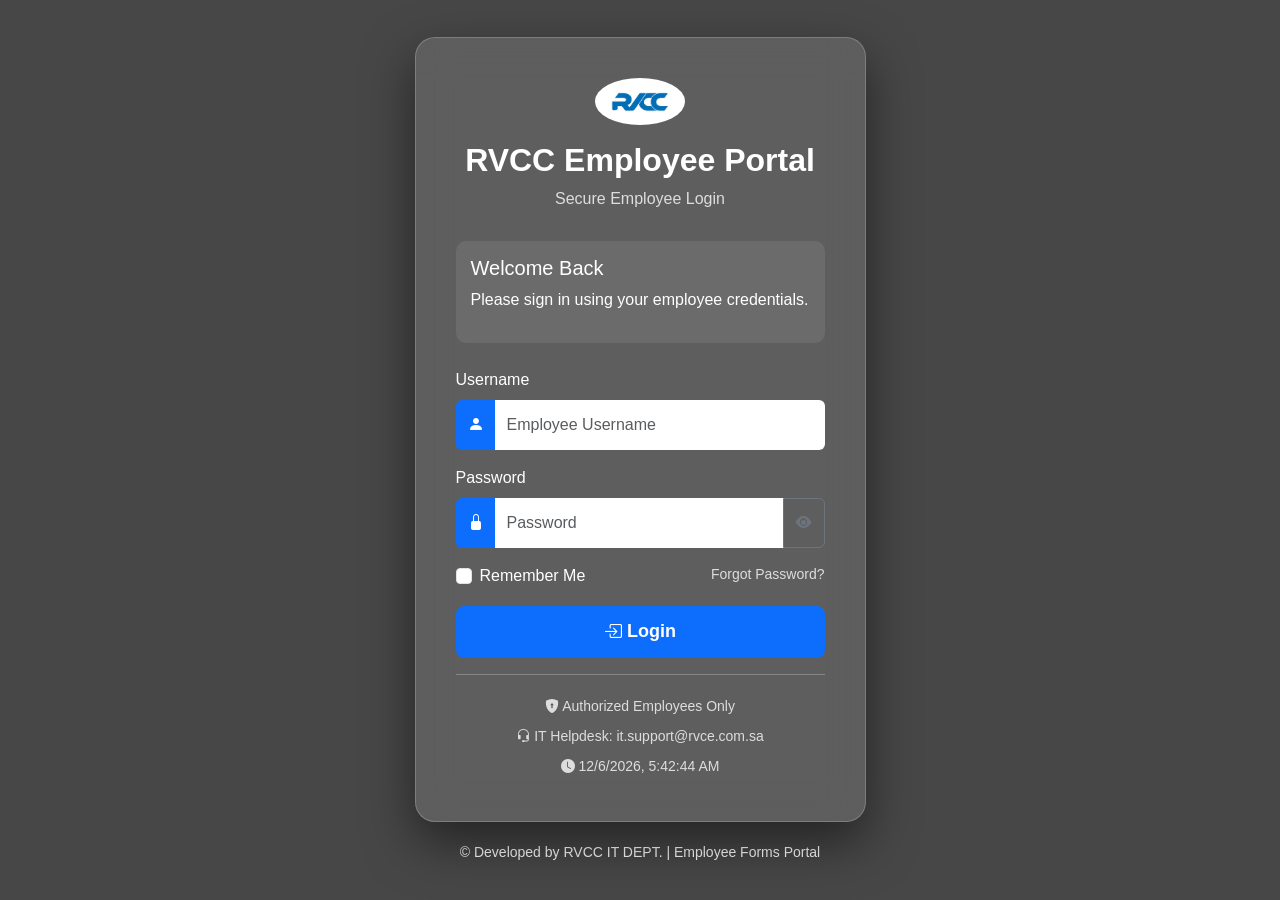
==== commit a8a02ed2: "likedin added" ====
--- a/index.html
+++ b/index.html
@@ -1433,7 +1433,7 @@
 
                     </a>
 
-                    <a href="#" onclick="event.preventDefault();" title="Not configured yet" style="opacity:.6;cursor:not-allowed;">
+                    <a href="https://www.linkedin.com/company/riyadh-villas-contracting-company/" target="_blank" onclick="event.preventDefault();" title="Not configured yet" style="opacity:.6;cursor:not-allowed;">
 
                         <i class="bi bi-linkedin"></i>
 
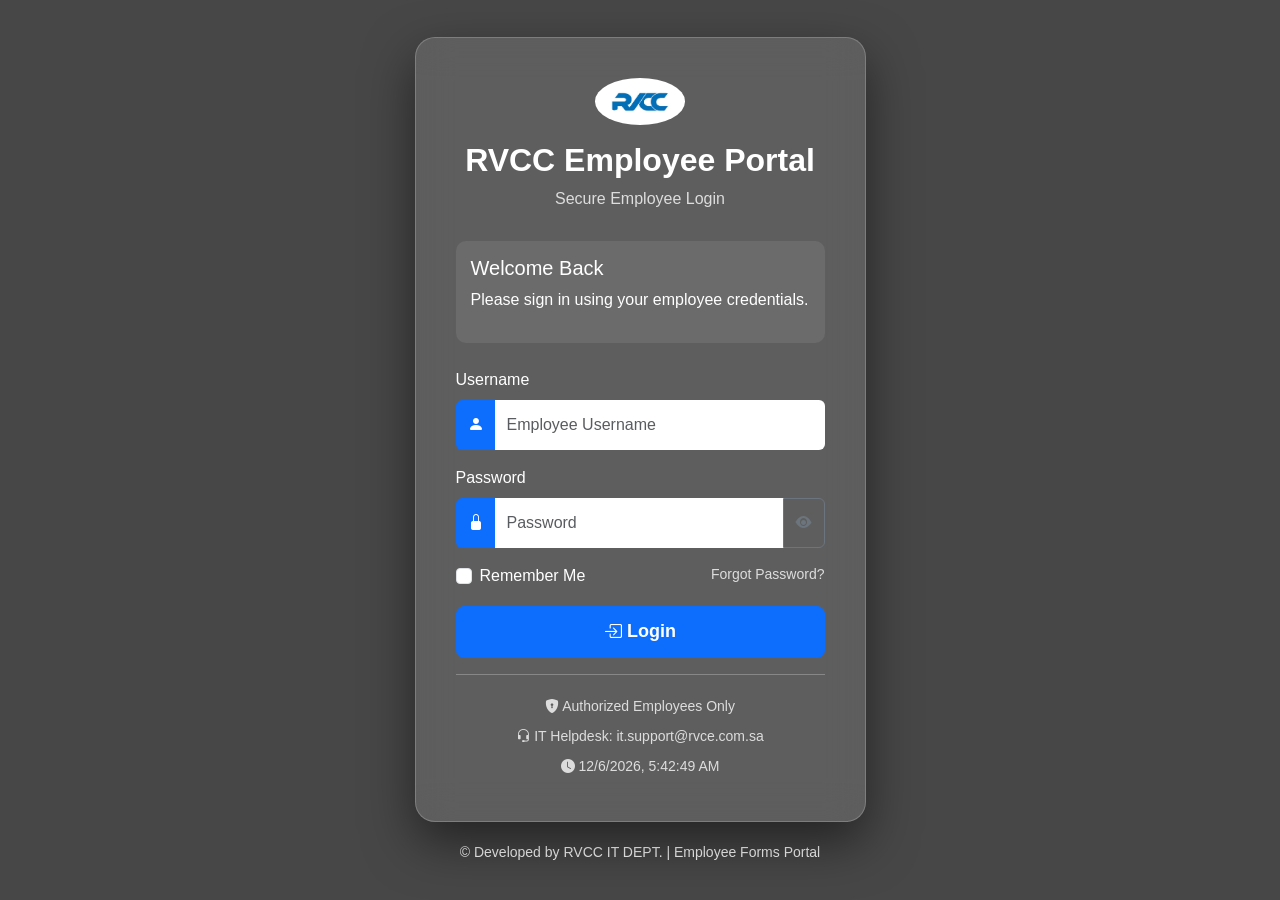
==== commit 341e918b: "linkedin" ====
--- a/index.html
+++ b/index.html
@@ -1433,7 +1433,7 @@
 
                     </a>
 
-                    <a href="https://www.linkedin.com/company/riyadh-villas-contracting-company/" target="_blank" onclick="event.preventDefault();" title="Not configured yet" style="opacity:.6;cursor:not-allowed;">
+                    <a href="https://www.linkedin.com/company/riyadh-villas-contracting-company/" target="_blank">
 
                         <i class="bi bi-linkedin"></i>
 
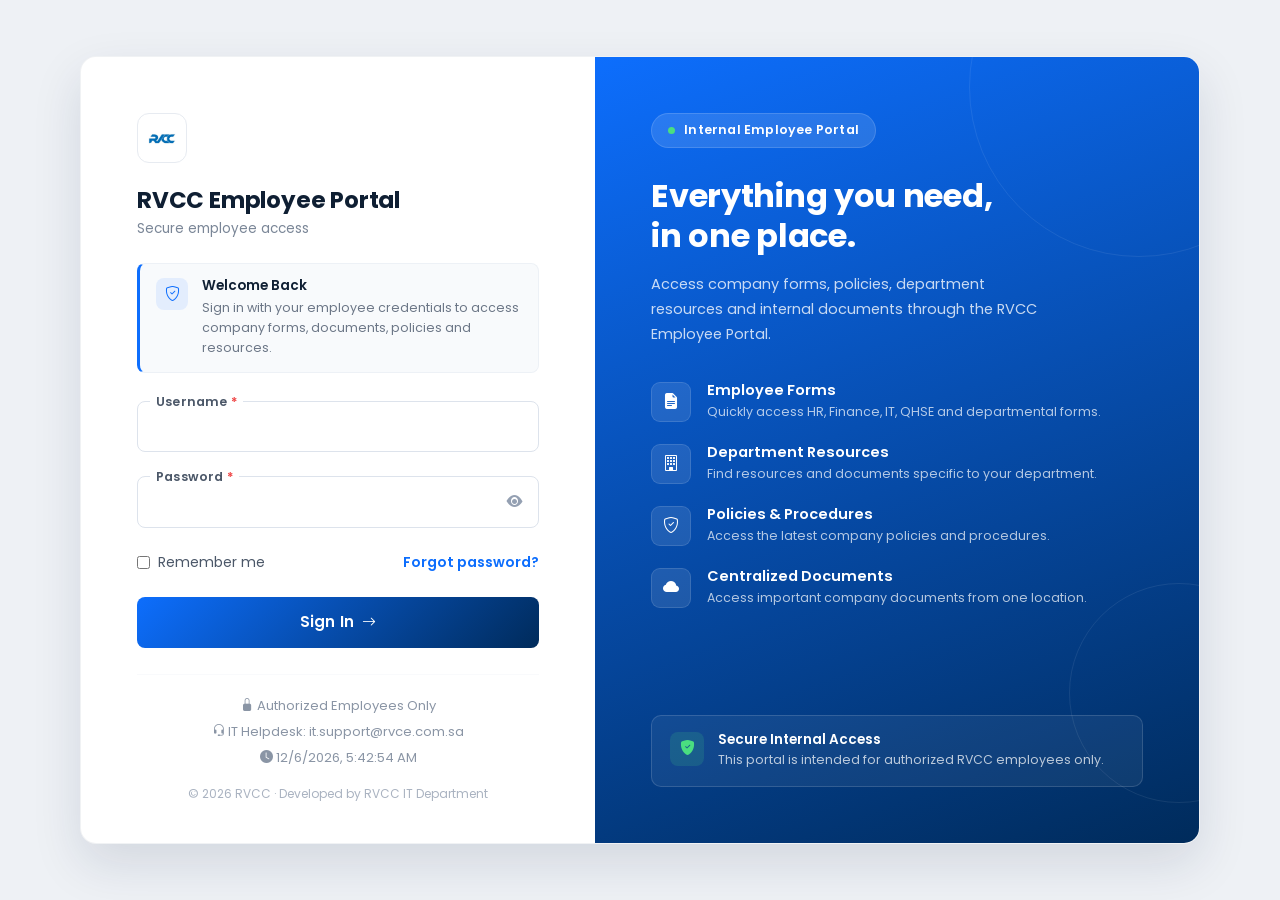
==== commit cf1933f5: "erp policy added" ====
--- a/index.html
+++ b/index.html
@@ -643,7 +643,7 @@
 
                 <i class="bi bi-file-earmark-word-fill text-primary form-icon"></i>
 
-                <h5>Salary Certificate</h5>
+                <h5>Employee Vacation Handover</h5>
 
                 <p>Finance Department</p>
 
--- a/css/style.css
+++ b/css/style.css
@@ -407,6 +407,10 @@
 
 .portal-card:hover{
 
+    background:linear-gradient(135deg,var(--primary),var(--secondary));
+
+    color:#fff;
+
     transform:translateY(-10px);
 
     box-shadow:0 25px 40px rgba(13,110,253,.18);
@@ -581,6 +585,10 @@
 
 .form-card:hover{
 
+    background:linear-gradient(135deg,var(--primary),var(--secondary));
+
+    color:#fff;
+
     transform:translateY(-10px);
 
     box-shadow:0 20px 35px rgba(0,0,0,.15);
@@ -693,10 +701,12 @@
 
 .policy-card:hover{
 
+    background:linear-gradient(135deg,var(--primary),var(--secondary));
+
+    color:#fff;
+
     transform:translateY(-8px);
 
-    border-top:5px solid var(--primary);
-
 }
 
 .policy-card i{
@@ -804,9 +814,11 @@
 
 .contact-card:hover{
 
+    background:linear-gradient(135deg,var(--primary),var(--secondary));
+
+    color:#fff;
+
     transform:translateY(-10px);
-
-    border-top:5px solid var(--primary);
 
 }
 
@@ -1145,6 +1157,50 @@
     overflow:hidden;
 
     position:relative;
+
+}
+
+.portal-card:hover h4,
+.form-card:hover h5,
+.policy-card:hover h5,
+.contact-card:hover h5{
+
+    color:#fff;
+
+}
+
+.portal-card:hover i,
+.form-card:hover i,
+.policy-card:hover i,
+.contact-card:hover i{
+
+    color:#fff !important;
+
+}
+
+.portal-card:hover p,
+.form-card:hover p,
+.policy-card:hover p,
+.contact-card:hover p{
+
+    color:rgba(255,255,255,.85);
+
+}
+
+.portal-card:hover .btn,
+.form-card:hover .btn,
+.policy-card:hover .btn{
+
+    background:#fff;
+    color:var(--primary);
+
+}
+
+.portal-card:hover .btn:hover,
+.form-card:hover .btn:hover,
+.policy-card:hover .btn:hover{
+
+    background:#eef5ff;
 
 }
 
--- a/css/darkmode.css
+++ b/css/darkmode.css
@@ -50,7 +50,11 @@
 
 }
 
-body.dark-mode .department-card:hover{
+body.dark-mode .department-card:hover,
+body.dark-mode .portal-card:hover,
+body.dark-mode .form-card:hover,
+body.dark-mode .policy-card:hover,
+body.dark-mode .contact-card:hover{
 
     background:linear-gradient(135deg,var(--primary),var(--secondary));
 
@@ -58,9 +62,40 @@
 
 body.dark-mode .department-card:hover,
 body.dark-mode .department-card:hover h5,
-body.dark-mode .department-card:hover i{
-
-    color:#ffffff;
+body.dark-mode .portal-card:hover h4,
+body.dark-mode .form-card:hover h5,
+body.dark-mode .policy-card:hover h5,
+body.dark-mode .contact-card:hover h5{
+
+    color:#ffffff;
+
+}
+
+body.dark-mode .department-card:hover i,
+body.dark-mode .portal-card:hover i,
+body.dark-mode .form-card:hover i,
+body.dark-mode .policy-card:hover i,
+body.dark-mode .contact-card:hover i{
+
+    color:#ffffff !important;
+
+}
+
+body.dark-mode .portal-card:hover p,
+body.dark-mode .form-card:hover p,
+body.dark-mode .policy-card:hover p,
+body.dark-mode .contact-card:hover p{
+
+    color:rgba(255,255,255,.85);
+
+}
+
+body.dark-mode .portal-card:hover .btn,
+body.dark-mode .form-card:hover .btn,
+body.dark-mode .policy-card:hover .btn{
+
+    background:#ffffff;
+    color:var(--primary);
 
 }
 
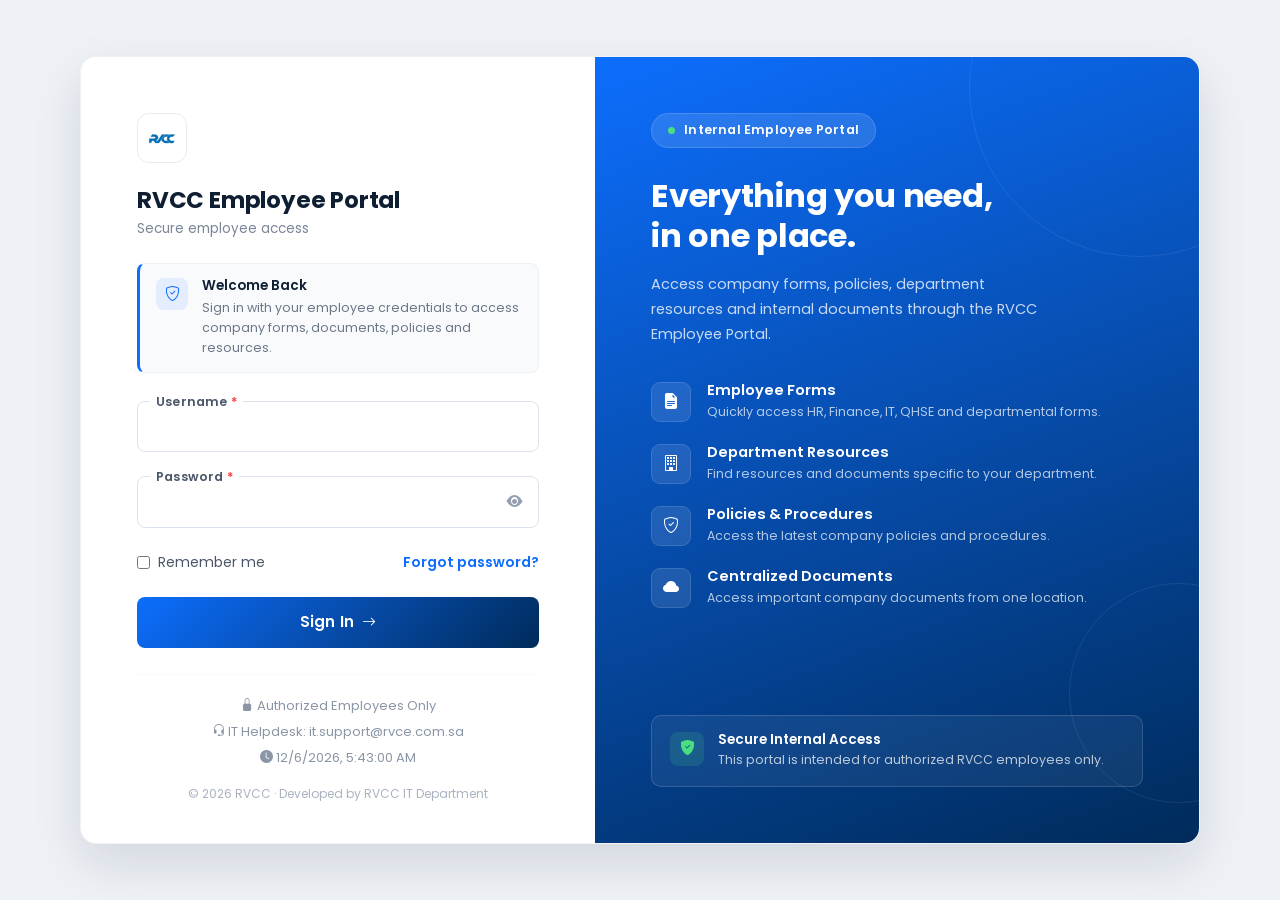
==== commit caeffb77: "new codes added" ====
--- a/index.html
+++ b/index.html
@@ -70,6 +70,17 @@
                 </a>
             </li>
 
+             <li class="nav-item">
+
+                <a class="nav-link"
+                   href="policies.html">
+
+                    Policies
+
+                </a>
+
+            </li>
+
             <li class="nav-item">
                 <a class="nav-link" href="hr.html">
                     HR
@@ -111,16 +122,6 @@
 
             </li>
 
-            <li class="nav-item">
-
-                <a class="nav-link"
-                   href="policies.html">
-
-                    Policies
-
-                </a>
-
-            </li>
 
             <li class="nav-item">
 
@@ -617,41 +618,48 @@
 
             <div class="form-card">
 
-                <i class="bi bi-file-earmark-pdf-fill text-danger form-icon"></i>
-
-                <h5>Leave Application</h5>
-
-                <p>Human Resources</p>
-
-                <a href="https://rvceksa-my.sharepoint.com/:b:/g/personal/dhanush_rvcc_com_sa/IQBT0WVympovQ5kInS9eg8kqAYgl1uXXtw35O8Sy-vDn8bg?e=c1A32u"
+              <i class="bi bi-file-earmark-pdf-fill text-hr form-icon"></i>
+
+<h5>
+
+Vacation Leave Application
+
+</h5>
+<p>
+
+Excel Document
+
+</p>
+
+<a href="https://rvceksa-my.sharepoint.com/:x:/g/personal/dhanush_rvcc_com_sa/IQDYbwF8s9AdTZFvwXbIdH8LAeHesTzuik_Va4c36uZ0HFU?e=iNTMVE"
+target="_blank"
+class="btn btn-primary w-100">
+
+Open Form
+
+</a>
+
+            </div>
+
+        </div>
+
+        <!-- Salary -->
+
+        <div class="col-lg-4 col-md-6">
+
+            <div class="form-card">
+
+                <i class="bi bi-file-earmark-word-fill text-primary form-icon"></i>
+
+                <h5>Employee Vacation Handover</h5>
+
+                <p>HR Department</p>
+
+                <a href="https://rvceksa-my.sharepoint.com/:w:/g/personal/dhanush_rvcc_com_sa/IQADLi5XCNP_QqcLiTqbfvc1Ae9UZbQd2tD-88oNV7ePjpo?e=leatMI"
                     target="_blank"
                     class="btn btn-primary w-100">
 
-                    Download
-
-                </a>
-
-            </div>
-
-        </div>
-
-        <!-- Salary -->
-
-        <div class="col-lg-4 col-md-6">
-
-            <div class="form-card">
-
-                <i class="bi bi-file-earmark-word-fill text-primary form-icon"></i>
-
-                <h5>Employee Vacation Handover</h5>
-
-                <p>Finance Department</p>
-
-                <a href="https://rvceksa-my.sharepoint.com/:b:/g/personal/dhanush_rvcc_com_sa/IQBT0WVympovQ5kInS9eg8kqAYgl1uXXtw35O8Sy-vDn8bg?e=c1A32u"
-                    target="_blank"
-                    class="btn btn-primary w-100">
-
-                    Download
+                    Open Form
 
                 </a>
 
@@ -1264,7 +1272,7 @@
 
             <div class="col-lg-4 text-lg-end">
 
-                <a href="contact.html"
+                <a href="https://forms.zohopublic.sa/rvcc1/form/ITHELPDESK/formperma/UN0sdb0L7I1PzvDWiHi-Mh_IajTlurXPVyZ3vYFp9wI"
                     class="btn btn-light btn-lg">
 
                     Contact IT Support
@@ -1343,6 +1351,10 @@
 
                     <li><a href="procurement.html">Procurement</a></li>
 
+                    <li><a href="admin.html">Administration</a></li>
+
+                    <li><a href="qhse.html">QHSE</a></li>
+
                 </ul>
 
             </div>
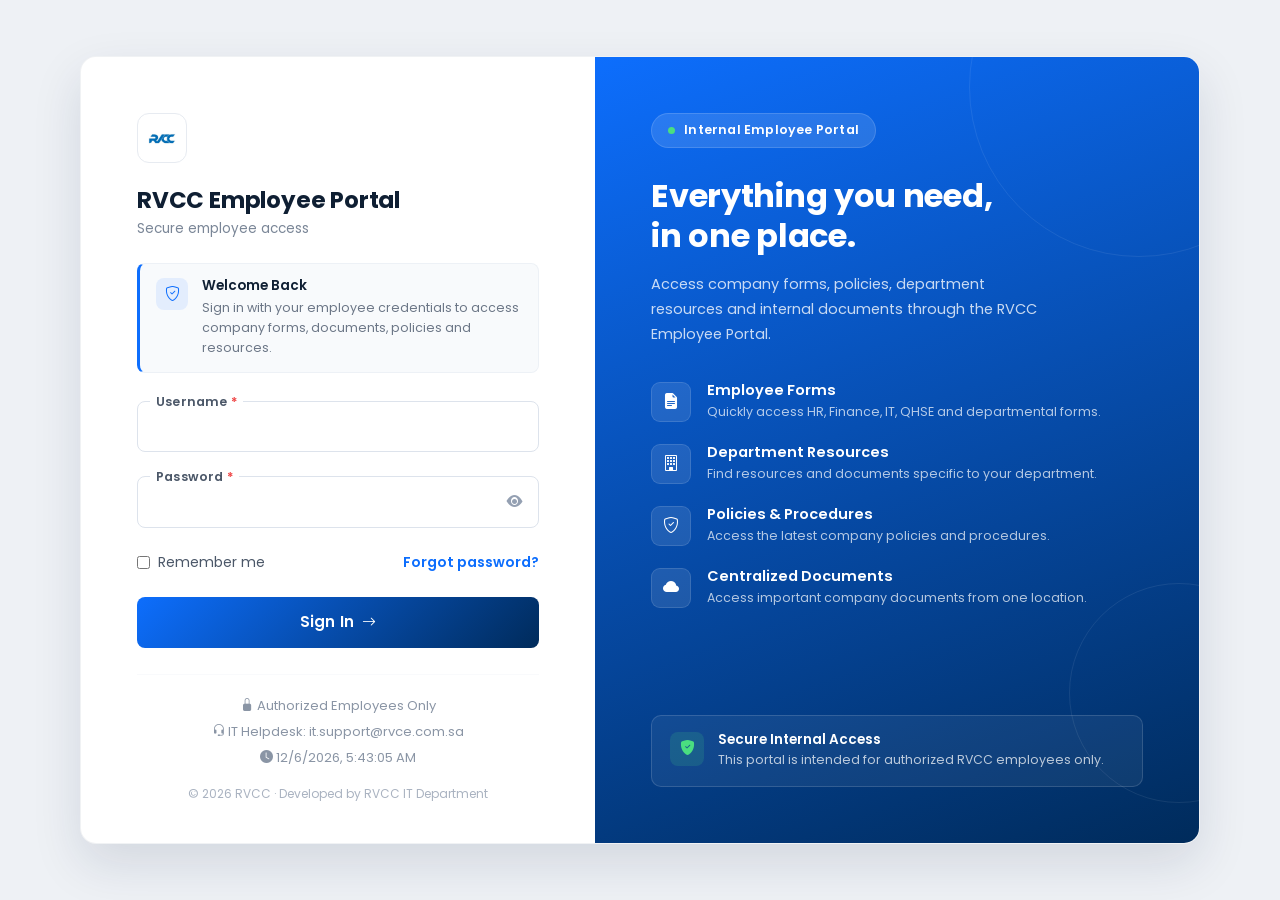
==== commit dadfd382: "new codes added" ====
--- a/index.html
+++ b/index.html
@@ -512,7 +512,7 @@
 
             <div class="announcement-card">
 
-                <div class="announcement-date">
+                <!-- <div class="announcement-date">
                     05 Aug 2026
                 </div>
 
@@ -525,7 +525,7 @@
                         Please review the latest version before submitting leave requests.
                     </p>
 
-                </div>
+                </div> -->
 
             </div>
 
@@ -549,8 +549,8 @@
 
             <div class="announcement-card">
 
-                <div class="announcement-date">
-                    27 Aug 2026
+                <div class="announcement-date" id="itMaintenanceDate">
+                    17 Sept 2026
                 </div>
 
                 <div>
@@ -679,6 +679,30 @@
 
                 <p>IT Department</p>
 
+                <a href="https://rvceksa-my.sharepoint.com/:x:/g/personal/dhanush_rvcc_com_sa/IQBUorEKr7esSLyPafKfNQmzAfN7EY2rYxU2bE1gWcwMLVI?e=Tg8ikh"
+                    target="_blank"
+                    class="btn btn-primary w-100">
+
+                    Download
+
+                </a>
+
+            </div>
+
+        </div>
+
+        <!-- Vehicle -->
+
+        <div class="col-lg-4 col-md-6">
+
+            <div class="form-card">
+
+                <i class="bi bi-truck form-icon"></i>
+
+                <h5>Vehicle Request</h5>
+
+                <p>Administration</p>
+
                 <a href="https://rvceksa-my.sharepoint.com/:b:/g/personal/dhanush_rvcc_com_sa/IQBT0WVympovQ5kInS9eg8kqAYgl1uXXtw35O8Sy-vDn8bg?e=c1A32u"
                     target="_blank"
                     class="btn btn-primary w-100">
@@ -691,75 +715,55 @@
 
         </div>
 
-        <!-- Vehicle -->
+        <!-- Expense -->
 
         <div class="col-lg-4 col-md-6">
 
             <div class="form-card">
 
-                <i class="bi bi-truck form-icon"></i>
-
-                <h5>Vehicle Request</h5>
-
-                <p>Administration</p>
-
-                <a href="https://rvceksa-my.sharepoint.com/:b:/g/personal/dhanush_rvcc_com_sa/IQBT0WVympovQ5kInS9eg8kqAYgl1uXXtw35O8Sy-vDn8bg?e=c1A32u"
-                    target="_blank"
-                    class="btn btn-primary w-100">
-
-                    Download
-
-                </a>
-
-            </div>
-
-        </div>
-
-        <!-- Expense -->
+              
+<i class="bi bi-wallet2 form-icon text-finance"></i>
+
+<h5>Petty Cash Advance Request</h5>
+
+<p>Excel Form</p>
+
+<a href="https://rvceksa-my.sharepoint.com/:x:/g/personal/dhanush_rvcc_com_sa/IQC6bfqrs-oUSpqiGxnzW3RwAZDz2xuRFcmVlph4UH0aG3s?e=DDkkNU"
+
+target="_blank"
+
+class="btn btn-primary w-100">
+
+Open Form
+
+</a>
+
+</div>
+
+        </div>
+
+        <!-- Procurement -->
 
         <div class="col-lg-4 col-md-6">
 
             <div class="form-card">
 
-                <i class="bi bi-cash-stack form-icon"></i>
-
-                <h5>Expense Claim</h5>
-
-                <p>Finance</p>
-
-                <a href="https://rvceksa-my.sharepoint.com/:b:/g/personal/dhanush_rvcc_com_sa/IQBT0WVympovQ5kInS9eg8kqAYgl1uXXtw35O8Sy-vDn8bg?e=c1A32u"
-                    target="_blank"
-                    class="btn btn-primary w-100">
-
-                    Download
-
-                </a>
-
-            </div>
-
-        </div>
-
-        <!-- Medical -->
-
-        <div class="col-lg-4 col-md-6">
-
-            <div class="form-card">
-
-                <i class="bi bi-heart-pulse-fill form-icon"></i>
-
-                <h5>Medical Claim</h5>
-
-                <p>Human Resources</p>
-
-                <a href="https://rvceksa-my.sharepoint.com/:b:/g/personal/dhanush_rvcc_com_sa/IQBT0WVympovQ5kInS9eg8kqAYgl1uXXtw35O8Sy-vDn8bg?e=c1A32u"
-                    target="_blank"
-                    class="btn btn-primary w-100">
-
-                    Download
-
-                </a>
-
-            </div>
+            
+<i class="bi bi-cart-plus-fill form-icon text-procurement"></i>
+
+<h5>Material Request</h5>
+
+<p>Excel Form</p>
+
+<a href="https://rvceksa-my.sharepoint.com/:x:/g/personal/dhanush_rvcc_com_sa/IQCn8WtXAr2LRb3oSZp7mShpAeuoZiM2sMA4s09ziSzFL90?e=0u13IT"
+class="btn btn-primary w-100"
+target="_blank">
+
+Download
+
+</a>
+
+</div>
 
         </div>
 
@@ -910,9 +914,9 @@
 
         <div class="col-lg-3 col-md-6">
 
-            <div class="policy-card">
-
-                <i class="bi bi-person-check-fill"></i>
+            <div class="policy-card opacity-75">
+
+                <i class="bi bi-person-check-fill text-muted"></i>
 
                 <h5>Attendance Policy</h5>
 
@@ -920,13 +924,11 @@
                     Attendance rules, timings and work schedule.
                 </p>
 
-                <a href="https://rvceksa-my.sharepoint.com/:b:/g/personal/dhanush_rvcc_com_sa/IQBT0WVympovQ5kInS9eg8kqAYgl1uXXtw35O8Sy-vDn8bg?e=c1A32u"
-                    target="_blank"
-                    class="btn btn-primary btn-sm">
-
-                    View Policy
-
-                </a>
+                <button type="button" class="btn btn-secondary btn-sm" disabled>
+
+                    Policy Not Received Yet
+
+                </button>
 
             </div>
 
@@ -936,9 +938,9 @@
 
         <div class="col-lg-3 col-md-6">
 
-            <div class="policy-card">
-
-                <i class="bi bi-airplane-fill"></i>
+            <div class="policy-card opacity-75">
+
+                <i class="bi bi-airplane-fill text-muted"></i>
 
                 <h5>Travel Policy</h5>
 
@@ -948,13 +950,11 @@
 
                 </p>
 
-                <a href="https://rvceksa-my.sharepoint.com/:b:/g/personal/dhanush_rvcc_com_sa/IQBT0WVympovQ5kInS9eg8kqAYgl1uXXtw35O8Sy-vDn8bg?e=c1A32u"
-                    target="_blank"
-                    class="btn btn-primary btn-sm">
-
-                    View Policy
-
-                </a>
+                <button type="button" class="btn btn-secondary btn-sm" disabled>
+
+                    Policy Not Received Yet
+
+                </button>
 
             </div>
 
@@ -964,9 +964,9 @@
 
         <div class="col-lg-3 col-md-6">
 
-            <div class="policy-card">
-
-                <i class="bi bi-shield-check"></i>
+            <div class="policy-card opacity-75">
+
+                <i class="bi bi-shield-check text-muted"></i>
 
                 <h5>HSE Policy</h5>
 
@@ -976,13 +976,11 @@
 
                 </p>
 
-                <a href="https://rvceksa-my.sharepoint.com/:b:/g/personal/dhanush_rvcc_com_sa/IQBT0WVympovQ5kInS9eg8kqAYgl1uXXtw35O8Sy-vDn8bg?e=c1A32u"
-                    target="_blank"
-                    class="btn btn-primary btn-sm">
-
-                    View Policy
-
-                </a>
+                <button type="button" class="btn btn-secondary btn-sm" disabled>
+
+                    Policy Not Received Yet
+
+                </button>
 
             </div>
 
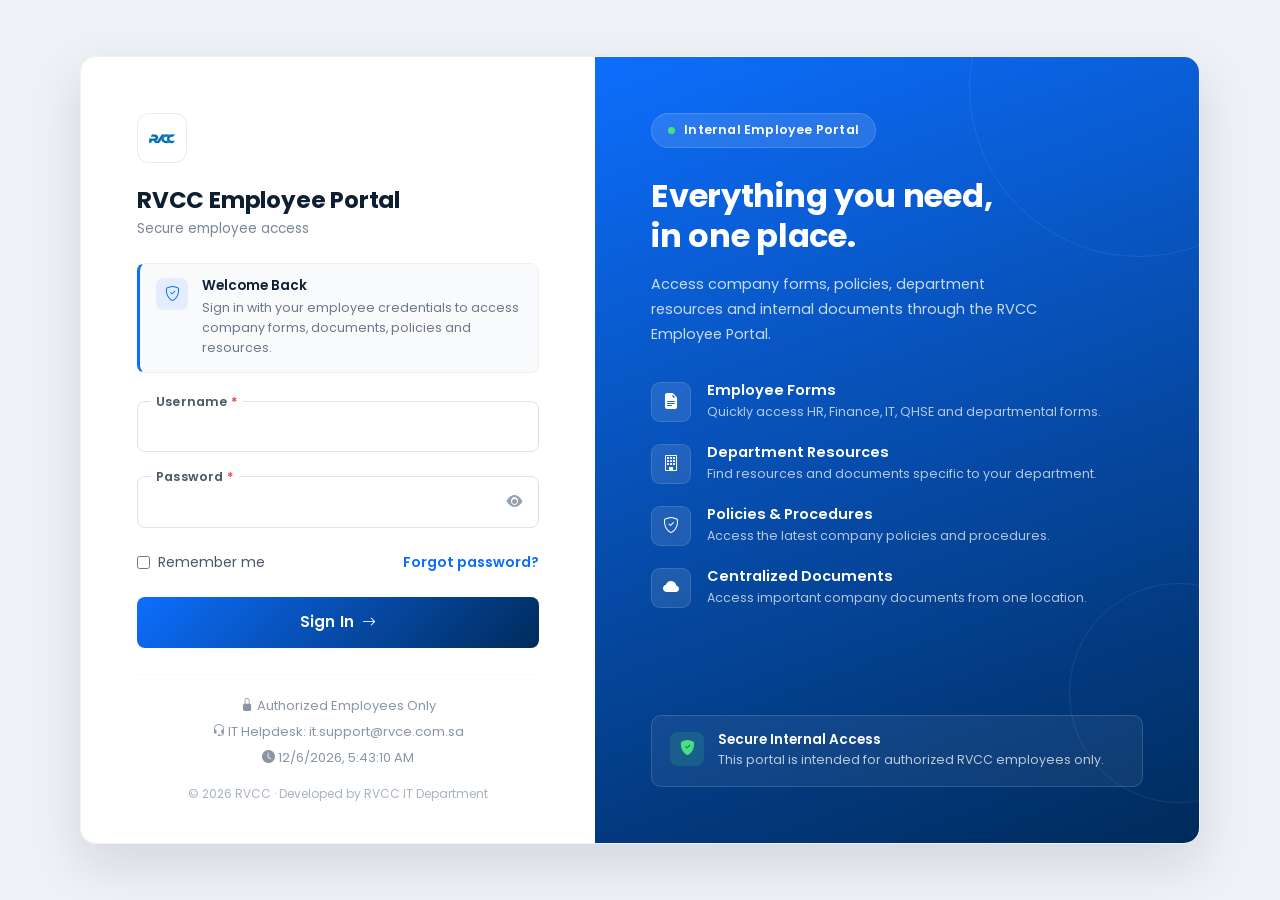
==== commit 1f7546c6: "new codes added" ====
--- a/index.html
+++ b/index.html
@@ -695,21 +695,19 @@
 
         <div class="col-lg-4 col-md-6">
 
-            <div class="form-card">
-
-                <i class="bi bi-truck form-icon"></i>
+            <div class="form-card opacity-75">
+
+                <i class="bi bi-truck form-icon text-muted"></i>
 
                 <h5>Vehicle Request</h5>
 
                 <p>Administration</p>
 
-                <a href="https://rvceksa-my.sharepoint.com/:b:/g/personal/dhanush_rvcc_com_sa/IQBT0WVympovQ5kInS9eg8kqAYgl1uXXtw35O8Sy-vDn8bg?e=c1A32u"
-                    target="_blank"
-                    class="btn btn-primary w-100">
-
-                    Download
-
-                </a>
+                <button type="button" class="btn btn-secondary w-100" disabled>
+
+                    Form Not Received Yet
+
+                </button>
 
             </div>
 
@@ -1107,7 +1105,7 @@
 
 <div class="col-lg-2 col-md-4 col-6">
 
-<a href="contact.html"
+<a href="https://forms.zohopublic.sa/rvcc1/form/ITHELPDESK/formperma/UN0sdb0L7I1PzvDWiHi-Mh_IajTlurXPVyZ3vYFp9wI"
 class="link-card">
 
 <i class="bi bi-life-preserver"></i>
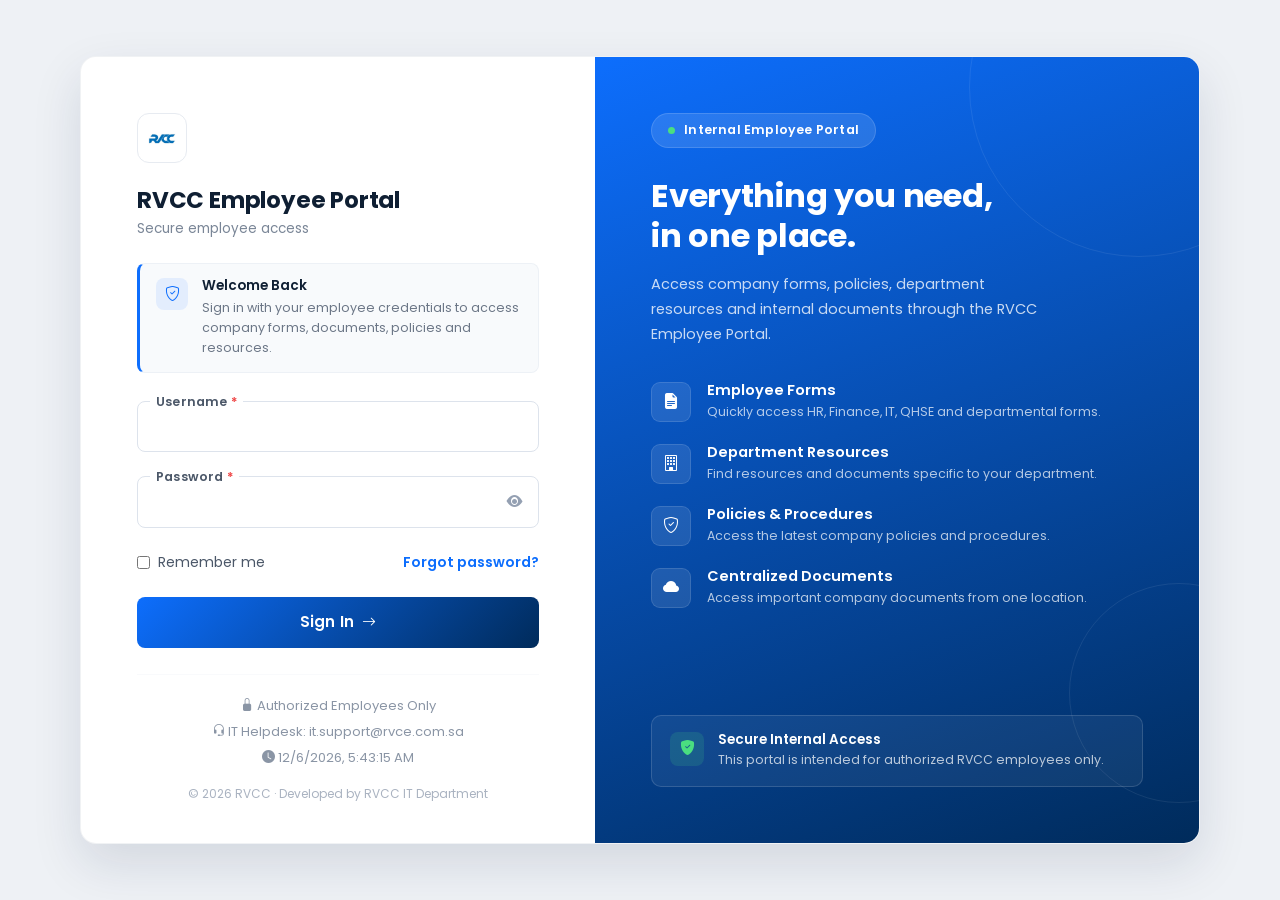
==== commit b9b68200: "new codes added" ====
--- a/index.html
+++ b/index.html
@@ -510,9 +510,9 @@
                 Latest Announcements
             </h2>
 
-            <div class="announcement-card">
-
-                <!-- <div class="announcement-date">
+            <!-- <div class="announcement-card">
+
+                <div class="announcement-date">
                     05 Aug 2026
                 </div>
 
@@ -525,9 +525,9 @@
                         Please review the latest version before submitting leave requests.
                     </p>
 
-                </div> -->
-
-            </div>
+                </div>
+
+            </div> -->
 
             <div class="announcement-card">
 
